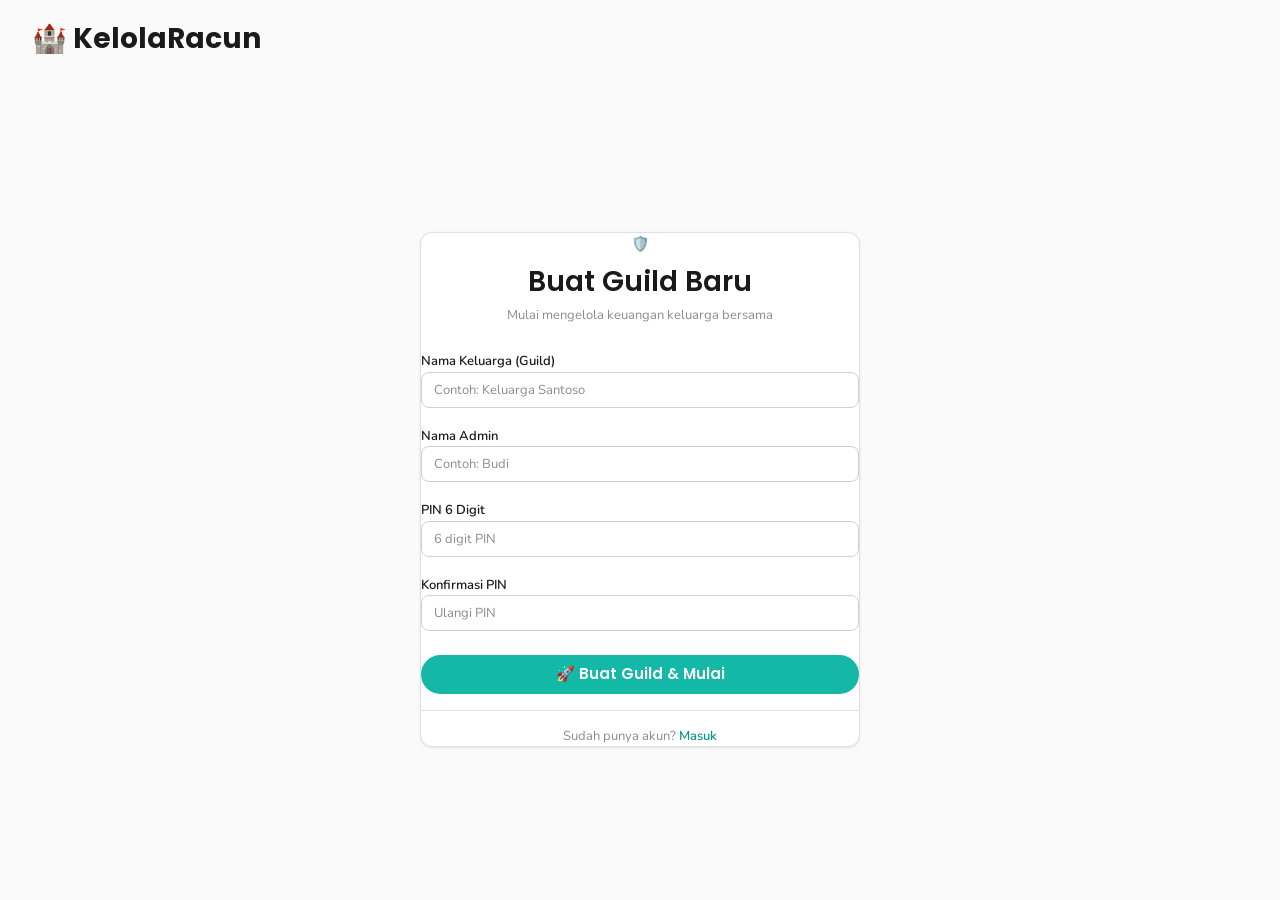
==== screens/00-register.html @ 643ac923 "feat: auth router & login flow, auth member system, strict auth-first routing - Auth: members list, " ====
<!DOCTYPE html>
<html lang="id">
<head>
  <meta charset="UTF-8">
  <meta name="viewport" content="width=device-width, initial-scale=1.0">
  <title>Registrasi Guild — KelolaRacun</title>
  <link rel="stylesheet" href="../styles/modern-theme.css">
  <link rel="stylesheet" href="../styles/components.css">
  <link rel="preconnect" href="https://fonts.googleapis.com">
  <link rel="preconnect" href="https://fonts.gstatic.com" crossorigin>
  <link href="https://fonts.googleapis.com/css2?family=Poppins:wght@400;500;600;700;800&family=Nunito:wght@400;500;600;700;800&family=JetBrains+Mono:wght@500;700&display=swap" rel="stylesheet">
</head>
<body style="display: flex; flex-direction: column; min-height: 100vh;">
  <header class="guild-banner" role="banner">
    <div class="container flex items-center justify-between" style="padding-top: var(--space-6); padding-bottom: var(--space-6);">
      <h1 class="guild-banner__title">🏰 KelolaRacun</h1>
    </div>
  </header>

  <main class="container" style="flex: 1; display: flex; align-items: center; justify-content: center; padding-top: var(--space-8); padding-bottom: var(--space-8);">
    <div class="card p-8" style="width: 100%; max-width: 440px;">
      <div class="text-center mb-6">
        <div class="text-4xl mb-3">🛡️</div>
        <h2 class="mb-2">Buat Guild Baru</h2>
        <p class="text-tertiary text-sm">Mulai mengelola keuangan keluarga bersama</p>
      </div>

      <form id="registerForm">
        <div class="mb-4">
          <label class="block text-sm font-semibold mb-2" for="guildName">Nama Keluarga (Guild)</label>
          <input type="text" id="guildName" class="input" placeholder="Contoh: Keluarga Santoso" required maxlength="50">
        </div>

        <div class="mb-4">
          <label class="block text-sm font-semibold mb-2" for="adminName">Nama Admin</label>
          <input type="text" id="adminName" class="input" placeholder="Contoh: Budi" required maxlength="30">
        </div>

        <div class="mb-4">
          <label class="block text-sm font-semibold mb-2" for="pin">PIN 6 Digit</label>
          <input type="password" id="pin" class="input" placeholder="6 digit PIN" required minlength="6" maxlength="6" inputmode="numeric" pattern="\d{6}" autocomplete="new-password">
        </div>

        <div class="mb-6">
          <label class="block text-sm font-semibold mb-2" for="confirmPin">Konfirmasi PIN</label>
          <input type="password" id="confirmPin" class="input" placeholder="Ulangi PIN" required minlength="6" maxlength="6" inputmode="numeric" pattern="\d{6}" autocomplete="new-password">
        </div>

        <button type="submit" class="btn btn--primary w-full justify-center py-3" style="font-size: var(--text-base);">🚀 Buat Guild & Mulai</button>
      </form>

      <div class="divider"></div>

      <div class="text-center">
        <p class="text-tertiary text-sm">Sudah punya akun? <a href="01-guild-entrance.html" class="font-semibold">Masuk</a></p>
      </div>
    </div>
  </main>

  <div class="toast-container" aria-live="polite"></div>

  <script type="module" src="../scripts/screens/registerController.js"></script>
</body>
</html>
---- styles/modern-theme.css ----
﻿/* Modern SaaS Design Tokens — Family Finance Hub. Hybrid: RPG naming + modern style. */
:root {
  --font-heading: 'Poppins', -apple-system, BlinkMacSystemFont, 'Segoe UI', Roboto, sans-serif;
  --font-body: 'Nunito', -apple-system, BlinkMacSystemFont, 'Segoe UI', Roboto, sans-serif;
  --font-mono: 'JetBrains Mono', 'Fira Code', monospace;

  --text-xs: clamp(0.625rem, 0.6rem + 0.125vw, 0.6875rem);
  --text-sm: clamp(0.75rem, 0.72rem + 0.15vw, 0.8125rem);
  --text-base: clamp(0.875rem, 0.84rem + 0.175vw, 0.9375rem);
  --text-lg: clamp(1rem, 0.95rem + 0.25vw, 1.125rem);
  --text-xl: clamp(1.125rem, 1.05rem + 0.375vw, 1.375rem);
  --text-2xl: clamp(1.375rem, 1.25rem + 0.625vw, 1.75rem);
  --text-3xl: clamp(1.75rem, 1.5rem + 1.25vw, 2.5rem);
  --text-4xl: clamp(2.25rem, 1.875rem + 1.875vw, 3.5rem);

  --weight-light: 300;
  --weight-regular: 400;
  --weight-medium: 500;
  --weight-semibold: 600;
  --weight-bold: 700;
  --weight-extrabold: 800;

  --leading-tight: 1.1;
  --leading-snug: 1.375;
  --leading-normal: 1.5;
  --leading-relaxed: 1.625;

  --space-0: 0;
  --space-1: 0.25rem;
  --space-2: 0.5rem;
  --space-3: 0.75rem;
  --space-4: 1rem;
  --space-5: 1.25rem;
  --space-6: 1.5rem;
  --space-8: 2rem;
  --space-10: 2.5rem;
  --space-12: 3rem;
  --space-16: 4rem;
  --space-20: 5rem;

  --radius-none: 0;
  --radius-sm: 0.375rem;
  --radius-md: 0.5rem;
  --radius-lg: 0.75rem;
  --radius-xl: 1rem;
  --radius-2xl: 1.5rem;
  --radius-full: 9999px;
  --radius-pill: 9999px;

  --shadow-xs: 0 1px 2px rgba(15, 23, 42, 0.04);
  --shadow-sm: 0 1px 3px rgba(15, 23, 42, 0.06), 0 1px 2px rgba(15, 23, 42, 0.04);
  --shadow-md: 0 4px 6px -1px rgba(15, 23, 42, 0.06), 0 2px 4px -2px rgba(15, 23, 42, 0.04);
  --shadow-lg: 0 10px 15px -3px rgba(15, 23, 42, 0.08), 0 4px 6px -4px rgba(15, 23, 42, 0.04);
  --shadow-xl: 0 20px 25px -5px rgba(15, 23, 42, 0.1), 0 8px 10px -6px rgba(15, 23, 42, 0.04);
  --shadow-2xl: 0 25px 50px -12px rgba(15, 23, 42, 0.15);
  --shadow-inner: inset 0 2px 4px rgba(15, 23, 42, 0.05);

  --transition-fast: 120ms cubic-bezier(0.4, 0, 0.2, 1);
  --transition-base: 200ms cubic-bezier(0.4, 0, 0.2, 1);
  --transition-slow: 300ms cubic-bezier(0.4, 0, 0.2, 1);

  --z-dropdown: 100;
  --z-sticky: 200;
  --z-fixed: 300;
  --z-modal-backdrop: 400;
  --z-modal: 500;
  --z-popover: 600;
  --z-toast: 700;
  --z-tooltip: 800;
}

/* ═════════════════════════════════════════════════════════════════════
   LIGHT MODE (Default) — Soft Pastel Palette
   ════════════════════════════════════════════════════════════════════ */

:root {
  /* ── Neutral Grays ───────────────────────────────────────────────── */
  --color-gray-25: #fafafa;
  --color-gray-50: #f5f5f5;
  --color-gray-100: #eeeeee;
  --color-gray-200: #e0e0e0;
  --color-gray-300: #d0d0d0;
  --color-gray-400: #a8a8a8;
  --color-gray-500: #8c8c8c;
  --color-gray-600: #737373;
  --color-gray-700: #5d5d5d;
  --color-gray-800: #424242;
  --color-gray-900: #2a2a2a;
  --color-gray-950: #1a1a1a;

  /* ── Semantic Base Colors ────────────────────────────────────────── */
  --color-bg-primary: #fafafa;
  --color-bg-secondary: #ffffff;
  --color-bg-tertiary: #f5f5f5;
  --color-bg-hover: #eeeeee;
  --color-bg-active: #e0e0e0;

  --color-text-primary: #1a1a1a;
  --color-text-secondary: #5d5d5d;
  --color-text-tertiary: #8c8c8c;
  --color-text-inverse: #ffffff;
  --color-text-link: #0d9488;

  --color-border-light: #e0e0e0;
  --color-border-medium: #d0d0d0;
  --color-border-focus: #0d9488;

  /* ── Income (Mint/Teal) — Positive, Growth ───────────────────────── */
  --color-income-25: #f0fdfa;
  --color-income-50: #e6fbf3;
  --color-income-100: #ccf7e7;
  --color-income-200: #99efd1;
  --color-income-300: #5eead4;
  --color-income-400: #2dd4bf;
  --color-income-500: #14b8a6;
  --color-income-600: #0d9488;
  --color-income-700: #0f766e;
  --color-income-800: #115e59;
  --color-income-900: #134e4a;

  /* ── Expense (Coral/Rose) — Negative, Spending ───────────────────── */
  --color-expense-25: #fff1f2;
  --color-expense-50: #ffe4e6;
  --color-expense-100: #fecdd3;
  --color-expense-200: #fda4af;
  --color-expense-300: #fb7185;
  --color-expense-400: #f43f5e;
  --color-expense-500: #e11d48;
  --color-expense-600: #be123c;
  --color-expense-700: #9f1239;
  --color-expense-800: #881337;
  --color-expense-900: #751a33;

  /* ── Gold Accent (Warm) — Highlights, CTAs ───────────────────────── */
  --color-gold-25: #fffbeb;
  --color-gold-50: #fef3c7;
  --color-gold-100: #fde68a;
  --color-gold-200: #fcd34d;
  --color-gold-300: #fbbf24;
  --color-gold-400: #f59e0b;
  --color-gold-500: #d97706;
  --color-gold-600: #b45309;
  --color-gold-700: #92400e;
  --color-gold-800: #78350f;
  --color-gold-900: #642d0e;

  /* ── Purple Accent (Saweria-inspired) — Premium, Magic ───────────── */
  --color-purple-25: #faf5ff;
  --color-purple-50: #f5f0ff;
  --color-purple-100: #e9d5ff;
  --color-purple-200: #d8b4fe;
  --color-purple-300: #c084fc;
  --color-purple-400: #a855f7;
  --color-purple-500: #9333ea;
  --color-purple-600: #7e22ce;
  --color-purple-700: #6b21a8;
  --color-purple-800: #581c87;
  --color-purple-900: #4c1d95;

  /* ── Blue Accent (KOL.id-inspired) — Info, Links ─────────────────── */
  --color-blue-25: #eff6ff;
  --color-blue-50: #dbeafe;
  --color-blue-100: #bfdbfe;
  --color-blue-200: #93c5fd;
  --color-blue-300: #60a5fa;
  --color-blue-400: #3b82f6;
  --color-blue-500: #2563eb;
  --color-blue-600: #1d4ed8;
  --color-blue-700: #1e40af;
  --color-blue-800: #1e3a8a;
  --color-blue-900: #172554;

  /* ── Semantic Colors ─────────────────────────────────────────────── */
  --color-success: var(--color-income-500);
  --color-success-bg: var(--color-income-50);
  --color-success-border: var(--color-income-200);
  --color-success-text: var(--color-income-700);

  --color-warning: var(--color-gold-500);
  --color-warning-bg: var(--color-gold-50);
  --color-warning-border: var(--color-gold-200);
  --color-warning-text: var(--color-gold-800);

  --color-info: var(--color-blue-500);
  --color-info-bg: var(--color-blue-50);
  --color-info-border: var(--color-blue-200);
  --color-info-text: var(--color-blue-800);

  --color-danger: var(--color-expense-500);
  --color-danger-bg: var(--color-expense-50);
  --color-danger-border: var(--color-expense-200);
  --color-danger-text: var(--color-expense-700);

  /* ── Component-Specific Defaults (Light) ─────────────────────────── */
  --card-bg: var(--color-bg-secondary);
  --card-border: var(--color-border-light);
  --card-shadow: var(--shadow-sm);
  --card-shadow-hover: var(--shadow-md);

  --input-bg: var(--color-bg-secondary);
  --input-border: var(--color-border-medium);
  --input-border-focus: var(--color-border-focus);
  --input-placeholder: var(--color-text-tertiary);

  --btn-primary-bg: var(--color-income-500);
  --btn-primary-hover: var(--color-income-600);
  --btn-primary-active: var(--color-income-700);
  --btn-primary-text: var(--color-text-inverse);

  --btn-secondary-bg: var(--color-bg-tertiary);
  --btn-secondary-hover: var(--color-bg-hover);
  --btn-secondary-active: var(--color-bg-active);
  --btn-secondary-text: var(--color-text-primary);
  --btn-secondary-border: var(--color-border-medium);

  --btn-ghost-bg: transparent;
  --btn-ghost-hover: var(--color-bg-tertiary);
  --btn-ghost-active: var(--color-bg-hover);
  --btn-ghost-text: var(--color-text-secondary);

  --btn-danger-bg: var(--color-danger);
  --btn-danger-hover: var(--color-expense-600);
  --btn-danger-active: var(--color-expense-700);
  --btn-danger-text: var(--color-text-inverse);

  --badge-bg: var(--color-bg-tertiary);
  --badge-text: var(--color-text-secondary);
  --badge-border: var(--color-border-light);

  --nav-bg: var(--color-bg-secondary);
  --nav-border: var(--color-border-light);
  --nav-item-active: var(--color-income-50);
  --nav-item-active-text: var(--color-income-600);
  --nav-item-inactive: var(--color-text-tertiary);

  --banner-bg: linear-gradient(135deg, var(--color-income-50) 0%, var(--color-purple-25) 100%);
  --banner-text: var(--color-text-primary);
  --banner-gold: var(--color-gold-500);
}

/* ═════════════════════════════════════════════════════════════════════
   DARK MODE — Auto via prefers-color-scheme or .dark on <html>
   ════════════════════════════════════════════════════════════════════ */

@media (prefers-color-scheme: dark) {
  :root:not(.light) {
    --color-gray-25: #0a0a0a;
    --color-gray-50: #111111;
    --color-gray-100: #1a1a1a;
    --color-gray-200: #2a2a2a;
    --color-gray-300: #3d3d3d;
    --color-gray-400: #5d5d5d;
    --color-gray-500: #737373;
    --color-gray-600: #8c8c8c;
    --color-gray-700: #a8a8a8;
    --color-gray-800: #d0d0d0;
    --color-gray-900: #e0e0e0;
    --color-gray-950: #f5f5f5;

    --color-bg-primary: #0a0a0a;
    --color-bg-secondary: #111111;
    --color-bg-tertiary: #1a1a1a;
    --color-bg-hover: #2a2a2a;
    --color-bg-active: #3d3d3d;

    --color-text-primary: #fafafa;
    --color-text-secondary: #d0d0d0;
    --color-text-tertiary: #8c8c8c;
    --color-text-inverse: #0a0a0a;
    --color-text-link: #2dd4bf;

    --color-border-light: #2a2a2a;
    --color-border-medium: #3d3d3d;
    --color-border-focus: #2dd4bf;

    --color-income-25: #062a23;
    --color-income-50: #0a3d33;
    --color-income-100: #0d5545;
    --color-income-200: #147a5e;
    --color-income-300: #1d9e77;
    --color-income-400: #2dd4bf;
    --color-income-500: #5eead4;
    --color-income-600: #99efd1;
    --color-income-700: #ccf7e7;
    --color-income-800: #e6fbf3;
    --color-income-900: #f0fdfa;

    --color-expense-25: #3d0a0f;
    --color-expense-50: #581019;
    --color-expense-100: #7a1424;
    --color-expense-200: #a81a33;
    --color-expense-300: #d12542;
    --color-expense-400: #fb7185;
    --color-expense-500: #fda4af;
    --color-expense-600: #fecdd3;
    --color-expense-700: #ffe4e6;
    --color-expense-800: #fff1f2;
    --color-expense-900: #fffafb;

    --color-gold-25: #3d2f06;
    --color-gold-50: #5a450a;
    --color-gold-100: #7a5a0d;
    --color-gold-200: #a87812;
    --color-gold-300: #d19417;
    --color-gold-400: #f59e0b;
    --color-gold-500: #fbbf24;
    --color-gold-600: #fcd34d;
    --color-gold-700: #fde68a;
    --color-gold-800: #fef3c7;
    --color-gold-900: #fffbeb;

    --color-purple-25: #2a0a3d;
    --color-purple-50: #3d1058;
    --color-purple-100: #58147a;
    --color-purple-200: #7a1aa8;
    --color-purple-300: #a825d1;
    --color-purple-400: #c084fc;
    --color-purple-500: #d8b4fe;
    --color-purple-600: #e9d5ff;
    --color-purple-700: #f5f0ff;
    --color-purple-800: #faf5ff;
    --color-purple-900: #fdfbff;

    --color-blue-25: #0a1a3d;
    --color-blue-50: #102a58;
    --color-blue-100: #143d7a;
    --color-blue-200: #1a5aa8;
    --color-blue-300: #2575d1;
    --color-blue-400: #3b82f6;
    --color-blue-500: #60a5fa;
    --color-blue-600: #93c5fd;
    --color-blue-700: #bfdbfe;
    --color-blue-800: #dbeafe;
    --color-blue-900: #eff6ff;

    --card-bg: var(--color-bg-secondary);
    --card-border: var(--color-border-light);
    --card-shadow: var(--shadow-sm);
    --card-shadow-hover: var(--shadow-md);
    --input-bg: var(--color-bg-tertiary);
    --input-border: var(--color-border-medium);
    --input-border-focus: var(--color-border-focus);
    --btn-primary-bg: var(--color-income-500);
    --btn-primary-hover: var(--color-income-400);
    --btn-primary-active: var(--color-income-300);
    --btn-primary-text: var(--color-text-inverse);
    --btn-secondary-bg: var(--color-bg-tertiary);
    --btn-secondary-hover: var(--color-bg-hover);
    --btn-secondary-active: var(--color-bg-active);
    --btn-secondary-text: var(--color-text-primary);
    --btn-ghost-bg: transparent;
    --btn-ghost-hover: var(--color-bg-tertiary);
    --btn-ghost-active: var(--color-bg-hover);
    --btn-ghost-text: var(--color-text-secondary);
    --badge-bg: var(--color-bg-tertiary);
    --badge-text: var(--color-text-secondary);
    --nav-bg: var(--color-bg-secondary);
    --nav-border: var(--color-border-light);
    --nav-item-active: var(--color-income-900);
    --nav-item-active-text: var(--color-income-300);
    --banner-bg: linear-gradient(135deg, var(--color-income-900) 0%, var(--color-purple-900) 100%);
    --banner-gold: var(--color-gold-400);
  }
}

/* ═════════════════════════════════════════════════════════════════════
   Global Resets & Base Styles
   ════════════════════════════════════════════════════════════════════ */

*, *::before, *::after { box-sizing: border-box; margin: 0; padding: 0; }

html { font-size: 16px; -webkit-font-smoothing: antialiased; -moz-osx-font-smoothing: grayscale; text-rendering: optimizeLegibility; }

body { font-family: var(--font-body); font-size: var(--text-base); line-height: var(--leading-normal); color: var(--color-text-primary); background-color: var(--color-bg-primary); min-height: 100vh; transition: background-color var(--transition-base), color var(--transition-base); }

h1, h2, h3, h4, h5, h6 { font-family: var(--font-heading); font-weight: var(--weight-semibold); line-height: var(--leading-tight); color: var(--color-text-primary); }
h1 { font-size: var(--text-3xl); }
h2 { font-size: var(--text-2xl); }
h3 { font-size: var(--text-xl); }
h4 { font-size: var(--text-lg); }

a { color: var(--color-text-link); text-decoration: none; transition: color var(--transition-fast); }
a:hover { color: var(--color-income-600); }
a:focus-visible, button:focus-visible, input:focus-visible, select:focus-visible, textarea:focus-visible { outline: 2px solid var(--color-border-focus); outline-offset: 2px; }

button { font-family: inherit; font-size: inherit; cursor: pointer; border: none; background: none; color: inherit; }
input, select, textarea { font-family: inherit; font-size: inherit; color: inherit; }
::placeholder { color: var(--input-placeholder); }
::selection { background-color: var(--color-income-200); color: var(--color-income-900); }

::-webkit-scrollbar { width: 8px; height: 8px; }
::-webkit-scrollbar-track { background: var(--color-bg-primary); }
::-webkit-scrollbar-thumb { background: var(--color-gray-300); border-radius: var(--radius-full); }
::-webkit-scrollbar-thumb:hover { background: var(--color-gray-400); }

/* ═════════════════════════════════════════════════════════════════════
   Utility Classes — Layout
   ════════════════════════════════════════════════════════════════════ */

.container { width: 100%; max-width: 1280px; margin: 0 auto; padding: 0 var(--space-4); }
@media (min-width: 640px) { .container { padding: 0 var(--space-6); } }
@media (min-width: 1024px) { .container { padding: 0 var(--space-8); } }


.grid { display: grid; }
.flex { display: flex; }
.flex-col { flex-direction: column; }
.flex-1 { flex: 1; }
.flex-wrap { flex-wrap: wrap; }
.items-center { align-items: center; }
.items-start { align-items: flex-start; }
.items-end { align-items: flex-end; }
.justify-center { justify-content: center; }
.justify-between { justify-content: space-between; }
.gap-1 { gap: var(--space-1); }
.gap-2 { gap: var(--space-2); }
.gap-3 { gap: var(--space-3); }
.gap-4 { gap: var(--space-4); }
.gap-6 { gap: var(--space-6); }

.w-full { width: 100%; }

.text-center { text-align: center; }
.text-left { text-align: left; }
.text-right { text-align: right; }

.text-xs { font-size: var(--text-xs); }
.text-sm { font-size: var(--text-sm); }
.text-base { font-size: var(--text-base); }
.text-lg { font-size: var(--text-lg); }
.text-xl { font-size: var(--text-xl); }
.text-2xl { font-size: var(--text-2xl); }
.text-3xl { font-size: var(--text-3xl); }

.font-medium { font-weight: var(--weight-medium); }
.font-semibold { font-weight: var(--weight-semibold); }
.font-bold { font-weight: var(--weight-bold); }

.text-primary { color: var(--color-text-primary); }
.text-secondary { color: var(--color-text-secondary); }
.text-tertiary { color: var(--color-text-tertiary); }
.text-income { color: var(--color-income-600); }
.text-expense { color: var(--color-expense-600); }
.text-gold { color: var(--color-gold-600); }
.text-purple { color: var(--color-purple-600); }
.text-blue { color: var(--color-blue-600); }
.text-warning { color: var(--color-gold-600); }

.bg-secondary { background-color: var(--color-bg-secondary); }
.bg-income { background-color: var(--color-income-50); }
.bg-expense { background-color: var(--color-expense-50); }
.bg-gold { background-color: var(--color-gold-50); }

.rounded-md { border-radius: var(--radius-md); }
.rounded-lg { border-radius: var(--radius-lg); }
.rounded-xl { border-radius: var(--radius-xl); }
.rounded-full { border-radius: var(--radius-full); }

.shadow-sm { box-shadow: var(--shadow-sm); }
.shadow-md { box-shadow: var(--shadow-md); }
.shadow-lg { box-shadow: var(--shadow-lg); }

.mt-1 { margin-top: var(--space-1); }
.mt-2 { margin-top: var(--space-2); }
.mt-3 { margin-top: var(--space-3); }
.mt-4 { margin-top: var(--space-4); }
.mt-6 { margin-top: var(--space-6); }
.mb-1 { margin-bottom: var(--space-1); }
.mb-2 { margin-bottom: var(--space-2); }
.mb-3 { margin-bottom: var(--space-3); }
.mb-4 { margin-bottom: var(--space-4); }
.mb-6 { margin-bottom: var(--space-6); }
.ml-auto { margin-left: auto; }
.mr-auto { margin-right: auto; }

.p-2 { padding: var(--space-2); }
.p-3 { padding: var(--space-3); }
.p-4 { padding: var(--space-4); }
.p-6 { padding: var(--space-6); }
.px-2 { padding-left: var(--space-2); padding-right: var(--space-2); }
.px-3 { padding-left: var(--space-3); padding-right: var(--space-3); }
.px-4 { padding-left: var(--space-4); padding-right: var(--space-4); }
.px-6 { padding-left: var(--space-6); padding-right: var(--space-6); }
.py-1 { padding-top: var(--space-1); padding-bottom: var(--space-1); }
.py-2 { padding-top: var(--space-2); padding-bottom: var(--space-2); }
.py-3 { padding-top: var(--space-3); padding-bottom: var(--space-3); }
.py-4 { padding-top: var(--space-4); padding-bottom: var(--space-4); }

.relative { position: relative; }
.absolute { position: absolute; }
.fixed { position: fixed; }
.inset-0 { top: 0; right: 0; bottom: 0; left: 0; }

.divider { height: 1px; background: var(--color-border-light); margin: var(--space-4) 0; }

/* Animation keyframes */
@keyframes fade-in { from { opacity: 0; } to { opacity: 1; } }
@keyframes slide-up { from { opacity: 0; transform: translateY(8px); } to { opacity: 1; transform: translateY(0); } }
@keyframes scale-in { from { opacity: 0; transform: scale(0.95); } to { opacity: 1; transform: scale(1); } }
@keyframes spin { from { transform: rotate(0deg); } to { transform: rotate(360deg); } }
@keyframes shimmer { 0% { background-position: -200% 0; } 100% { background-position: 200% 0; } }

.animate-fade-in { animation: fade-in var(--transition-base) ease-out; }
.animate-slide-up { animation: slide-up var(--transition-base) ease-out; }
.animate-scale-in { animation: scale-in var(--transition-base) ease-out; }
.animate-spin { animation: spin 1s linear infinite; }
.animate-shimmer { animation: shimmer 2s infinite linear; background: linear-gradient(90deg, var(--color-bg-tertiary) 25%, var(--color-bg-hover) 50%, var(--color-bg-tertiary) 75%); background-size: 200% 100%; }
---- styles/components.css ----
﻿/* ==========================================================================
   Modern Component Styles — Family Finance Hub
   Uses tokens from modern-theme.css
   ========================================================================== */

/* ── Card ─────────────────────────────────────────────────────────────── */
.card { background: var(--card-bg); border: 1px solid var(--card-border); border-radius: var(--radius-lg); box-shadow: var(--card-shadow); }
.card:hover { box-shadow: var(--card-shadow-hover); }
.card--inset { padding: var(--space-8); }

/* ── Buttons ─────────────────────────────────────────────────────────── */
.btn { font-family: var(--font-heading); font-size: var(--text-sm); font-weight: var(--weight-semibold); line-height: 1.5; display: inline-flex; align-items: center; gap: var(--space-1); padding: var(--space-2) var(--space-4); border-radius: var(--radius-pill); cursor: pointer; transition: all var(--transition-fast); white-space: nowrap; }
.btn--primary { background: var(--btn-primary-bg); color: var(--btn-primary-text); }
.btn--primary:hover { background: var(--btn-primary-hover); }
.btn--primary:active { background: var(--btn-primary-active); }
.btn--secondary { background: var(--btn-secondary-bg); color: var(--btn-secondary-text); border: 1px solid var(--btn-secondary-border); }
.btn--secondary:hover { background: var(--btn-secondary-hover); }
.btn--secondary:active { background: var(--btn-secondary-active); }
.btn--ghost { background: var(--btn-ghost-bg); color: var(--btn-ghost-text); border: 1px solid transparent; }
.btn--ghost:hover { background: var(--btn-ghost-hover); }
.btn--ghost:active { background: var(--btn-ghost-active); }
.btn--danger { background: var(--btn-danger-bg); color: var(--btn-danger-text); }
.btn--danger:hover { background: var(--btn-danger-hover); }
.btn--danger:active { background: var(--btn-danger-active); }

/* ── Inputs & Selects ──────────────────────────────────────────────── */
.input { width: 100%; padding: var(--space-2) var(--space-3); font-family: var(--font-body); font-size: var(--text-sm); border: 1px solid var(--input-border); border-radius: var(--radius-md); background: var(--input-bg); color: var(--color-text-primary); transition: border-color var(--transition-fast), box-shadow var(--transition-fast); }
.input:focus { outline: none; border-color: var(--input-border-focus); box-shadow: 0 0 0 3px var(--color-bg-tertiary); }
.select { appearance: none; background-image: url("data:image/svg+xml,%3Csvg xmlns='http://www.w3.org/2000/svg' width='16' height='16' viewBox='0 0 24 24' fill='none' stroke='%23737373' stroke-width='2' stroke-linecap='round'%3E%3Cpolyline points='6 9 12 15 18 9'%3E%3C/polyline%3E%3C/svg%3E"); background-repeat: no-repeat; background-position: right 0.75rem center; padding-right: 2.5rem; }
.select:focus { border-color: var(--color-border-focus); outline: none; }

/* ── Badge ──────────────────────────────────────────────────────────── */
.badge { display: inline-flex; align-items: center; padding: var(--space-1) var(--space-2); font-size: var(--text-xs); font-weight: var(--weight-medium); border-radius: var(--radius-pill); border: 1px solid var(--badge-border); background: var(--badge-bg); color: var(--badge-text); }
.badge--gold { background: var(--color-gold-50); color: var(--color-gold-700); border-color: var(--color-gold-200); }
.badge--danger { background: var(--color-expense-50); color: var(--color-expense-700); border-color: var(--color-expense-200); }
.badge--success { background: var(--color-income-50); color: var(--color-income-700); border-color: var(--color-income-200); }
.badge--info { background: var(--color-blue-50); color: var(--color-blue-700); border-color: var(--color-blue-200); }
.badge--warning { background: var(--color-gold-50); color: var(--color-gold-700); border-color: var(--color-gold-200); }

/* ── Modal ───────────────────────────────────────────────────────────── */
.modal {
  position: fixed;
  inset: 0;
  z-index: var(--z-modal);
  display: none;
  align-items: center;
  justify-content: center;
  padding: var(--space-4);
  background: rgba(0, 0, 0, 0.5);
  backdrop-filter: blur(2px);
  animation: fade-in var(--transition-base) ease-out;
}
.modal--open {
  display: flex;
}
.modal__content {
  background: var(--card-bg);
  border-radius: var(--radius-lg);
  max-width: 480px;
  width: 100%;
  max-height: 90vh;
  overflow-y: auto;
  box-shadow: var(--shadow-xl);
  animation: slide-up var(--transition-base) ease-out;
}
.modal__header {
  display: flex;
  align-items: center;
  justify-content: space-between;
  padding: var(--space-4) var(--space-6);
  border-bottom: 1px solid var(--color-border-light);
}
.modal__title {
  font-family: var(--font-heading);
  font-weight: var(--weight-semibold);
  font-size: var(--text-lg);
}
.modal__close {
  background: none;
  border: none;
  font-size: var(--text-xl);
  cursor: pointer;
  color: var(--color-text-tertiary);
  padding: var(--space-1);
  border-radius: var(--radius-sm);
}
.modal__close:hover {
  background: var(--color-bg-hover);
  color: var(--color-text-primary);
}
.modal__body {
  padding: var(--space-6);
}
.modal__footer {
  display: flex;
  gap: var(--space-3);
  justify-content: flex-end;
  padding: var(--space-4) var(--space-6);
  border-top: 1px solid var(--color-border-light);
}
.modal__form-group {
  margin-bottom: var(--space-4);
}
.modal__label {
  display: block;
  font-size: var(--text-sm);
  font-weight: var(--weight-medium);
  margin-bottom: var(--space-2);
  color: var(--color-text-secondary);
}
.modal__input {
  width: 100%;
  padding: var(--space-2) var(--space-3);
  border: 1px solid var(--input-border);
  border-radius: var(--radius-md);
  background: var(--input-bg);
  color: var(--color-text-primary);
  font-family: var(--font-body);
  font-size: var(--text-base);
  transition: border-color var(--transition-fast), box-shadow var(--transition-fast);
}
.modal__input:focus {
  outline: none;
  border-color: var(--input-border-focus);
  box-shadow: 0 0 0 3px var(--color-bg-tertiary);
}
.modal__select {
  width: 100%;
  padding: var(--space-2) var(--space-3);
  border: 1px solid var(--input-border);
  border-radius: var(--radius-md);
  background: var(--input-bg);
  color: var(--color-text-primary);
  font-family: var(--font-body);
  font-size: var(--text-base);
  cursor: pointer;
  appearance: none;
  background-image: url("data:image/svg+xml,%3Csvg xmlns='http://www.w3.org/2000/svg' width='16' height='16' viewBox='0 0 24 24' fill='none' stroke='%23737373' stroke-width='2' stroke-linecap='round'%3E%3Cpolyline points='6 9 12 15 18 9'%3E%3C/polyline%3E%3C/svg%3E");
  background-repeat: no-repeat;
  background-position: right 0.75rem center;
  padding-right: 2.5rem;
}
.modal__input:focus-visible,
.modal__select:focus-visible {
  outline: none;
  border-color: var(--input-border-focus);
  box-shadow: 0 0 0 3px var(--color-bg-tertiary);
}

/* ── Progress Ring ──────────────────────────────────────────────────── */
.progress { width: 80px; height: 80px; position: relative; }
.progress__fill { stroke-dasharray: 200; stroke-dashoffset: 0; stroke-linecap: round; transform: rotate(-90deg); }
.progress__label { position: absolute; top: 50%; left: 50%; transform: translate(-50%, -50%); text-align: center; font-size: var(--text-sm); }
.progress__fill--success { fill: var(--color-income-100); stroke: var(--color-income-500); }
.progress__fill--danger { fill: var(--color-expense-100); stroke: var(--color-expense-500); }
.progress__fill--info { fill: var(--color-blue-100); stroke: var(--color-blue-500); }

/* ── Table ──────────────────────────────────────────────────────────── */
.table { width: 100%; border-collapse: collapse; }
.table th, .table td { padding: var(--space-2) var(--space-3); border-bottom: 1px solid var(--color-border-medium); }
.table th { font-size: var(--text-xs); font-weight: var(--weight-semibold); color: var(--color-text-tertiary); text-transform: uppercase; letter-spacing: 0.05em; }
.table td { font-size: var(--text-sm); }
.table-cell--right { text-align: right; }
.table-cell--gold { color: var(--color-income-600); font-family: var(--font-mono); }
.table-cell--center { text-align: center; }

/* ── List ───────────────────────────────────────────────────────────── */
.list { display: flex; flex-direction: column; gap: var(--space-2); }
.list__item { display: flex; align-items: flex-start; gap: var(--space-3); }
.list__icon { width: 28px; flex-shrink: 0; }
.list__content { flex: 1; }
.list__title { font-size: var(--text-sm); font-weight: var(--weight-medium); color: var(--color-text-primary); }
.list__subtitle { font-size: var(--text-xs); color: var(--color-text-tertiary); margin-top: var(--space-1); }
.list__meta { margin-top: var(--space-1); display: flex; justify-content: space-between; align-items: center; font-size: var(--text-xs); color: var(--color-text-tertiary); }
.list__amount { font-family: var(--font-mono); }
.list__amount--success { color: var(--color-income-600); }
.list__amount--danger { color: var(--color-expense-600); }
.list__amount--info { color: var(--color-blue-600); }

/* ── Bottom Navigation ──────────────────────────────────────────────── */
.bottom-nav \{ position: sticky; bottom: 0; z-index: var(--z-sticky); padding-bottom: calc(var(--space-4) + env(safe-area-inset-bottom, 0px)); display: flex; justify-content: space-around; padding: var(--space-4) 0; background: var(--nav-bg); border-top: 1px solid var(--nav-border); }
.bottom-nav__item { display: flex; flex-direction: column; align-items: center; gap: var(--space-1); color: var(--nav-item-inactive); font-size: var(--text-xs); }
.bottom-nav__item.bottom-nav__item--active { color: var(--nav-item-active-text); }
.bottom-nav__icon { font-size: 20px; }
.bottom-nav__label { font-size: var(--text-xs); }

/* ── Banner ─────────────────────────────────────────────────────────── */
.guild-banner__title { font-family: var(--font-heading); font-size: var(--text-2xl); font-weight: var(--weight-bold); color: var(--banner-text); }
.guild-banner__gold { font-family: var(--font-mono); color: var(--banner-gold); }

/* ── Form Actions ───────────────────────────────────────────────────── */
.form-actions { display: flex; gap: var(--space-2); justify-content: flex-end; margin-top: var(--space-6); }
.form-actions .btn:first-child { flex: 1; }

/* ── Interactive List Item ──────────────────────────────────────────── */
.card--interactive { transition: background var(--transition-fast), transform var(--transition-fast); }
.card--interactive:hover { background: var(--color-bg-tertiary); }

/* ── Toast Notification ─────────────────────────────────────────────── */
.toast-container { position: fixed; top: var(--space-4); right: var(--space-4); z-index: var(--z-toast); display: flex; flex-direction: column; gap: var(--space-2); }
.toast { background: var(--color-bg-secondary); border: 1px solid var(--color-border-light); border-left: 4px solid var(--color-income-500); border-radius: var(--radius-md); box-shadow: var(--shadow-lg); padding: var(--space-3) var(--space-4); font-size: var(--text-sm); opacity: 0; transform: translateX(12px); transition: opacity var(--transition-base), transform var(--transition-base); }
.toast--show { opacity: 1; transform: translateX(0); }
.toast--danger { border-left-color: var(--color-expense-500); }
.toast--warning { border-left-color: var(--color-gold-500); }
.toast--info { border-left-color: var(--color-blue-500); }
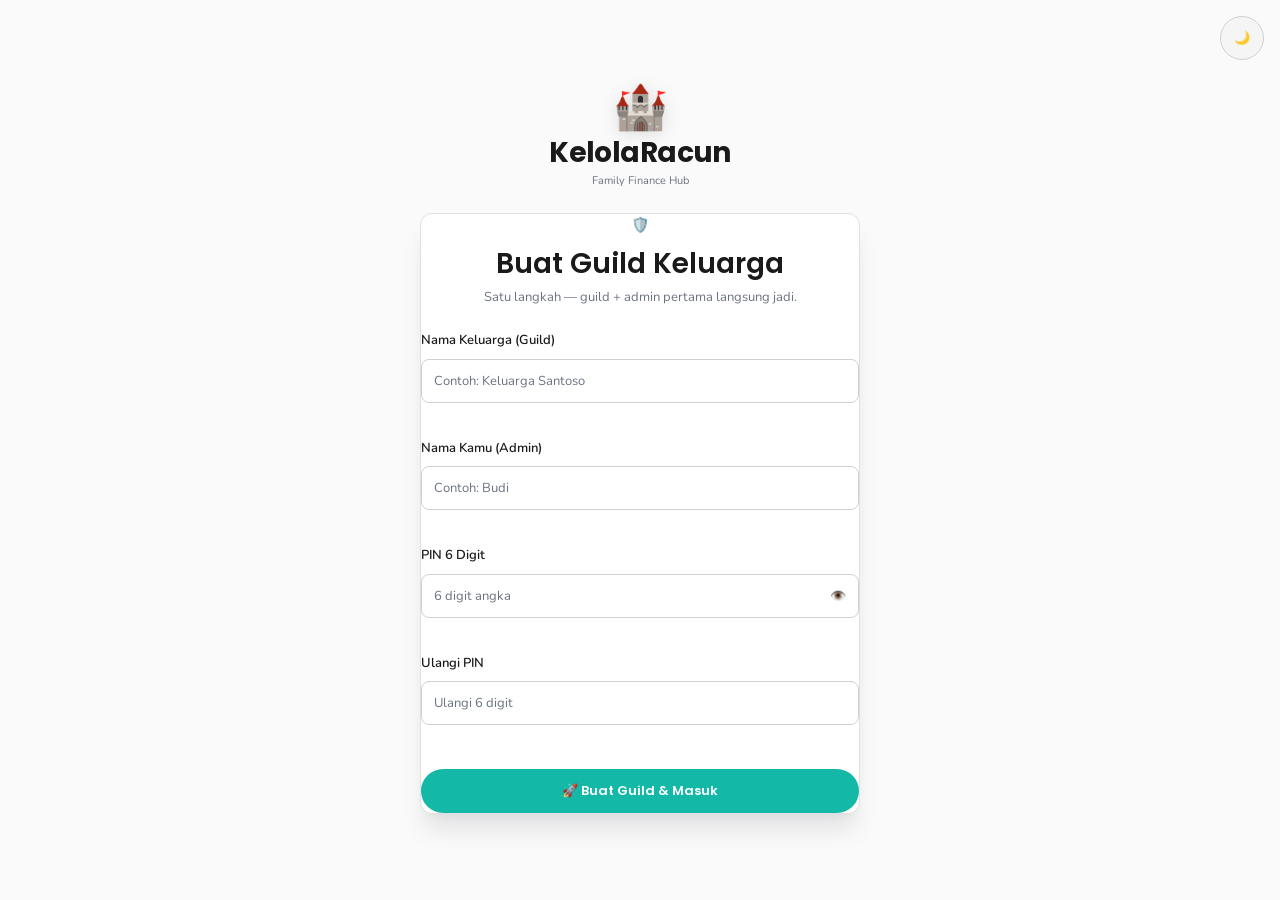
==== commit cbaca32f: "feat: home hub, category budgets, statement parser, multi-device sync & v0.4.0 changelog" ====
--- a/screens/00-register.html
+++ b/screens/00-register.html
@@ -4,61 +4,15 @@
   <meta charset="UTF-8">
   <meta name="viewport" content="width=device-width, initial-scale=1.0">
   <title>Registrasi Guild — KelolaRacun</title>
+  <link rel="icon" href="data:image/svg+xml,<svg xmlns='http://www.w3.org/2000/svg' viewBox='0 0 100 100'><text y='.9em' font-size='90'>🏰</text></svg>">
   <link rel="stylesheet" href="../styles/modern-theme.css">
   <link rel="stylesheet" href="../styles/components.css">
   <link rel="preconnect" href="https://fonts.googleapis.com">
   <link rel="preconnect" href="https://fonts.gstatic.com" crossorigin>
-  <link href="https://fonts.googleapis.com/css2?family=Poppins:wght@400;500;600;700;800&family=Nunito:wght@400;500;600;700;800&family=JetBrains+Mono:wght@500;700&display=swap" rel="stylesheet">
+  <link href="https://fonts.googleapis.com/css2?family=Poppins:wght@600;700&family=Nunito:wght@400;600;700&family=JetBrains+Mono:wght@500;700&display=swap" rel="stylesheet">
 </head>
-<body style="display: flex; flex-direction: column; min-height: 100vh;">
-  <header class="guild-banner" role="banner">
-    <div class="container flex items-center justify-between" style="padding-top: var(--space-6); padding-bottom: var(--space-6);">
-      <h1 class="guild-banner__title">🏰 KelolaRacun</h1>
-    </div>
-  </header>
-
-  <main class="container" style="flex: 1; display: flex; align-items: center; justify-content: center; padding-top: var(--space-8); padding-bottom: var(--space-8);">
-    <div class="card p-8" style="width: 100%; max-width: 440px;">
-      <div class="text-center mb-6">
-        <div class="text-4xl mb-3">🛡️</div>
-        <h2 class="mb-2">Buat Guild Baru</h2>
-        <p class="text-tertiary text-sm">Mulai mengelola keuangan keluarga bersama</p>
-      </div>
-
-      <form id="registerForm">
-        <div class="mb-4">
-          <label class="block text-sm font-semibold mb-2" for="guildName">Nama Keluarga (Guild)</label>
-          <input type="text" id="guildName" class="input" placeholder="Contoh: Keluarga Santoso" required maxlength="50">
-        </div>
-
-        <div class="mb-4">
-          <label class="block text-sm font-semibold mb-2" for="adminName">Nama Admin</label>
-          <input type="text" id="adminName" class="input" placeholder="Contoh: Budi" required maxlength="30">
-        </div>
-
-        <div class="mb-4">
-          <label class="block text-sm font-semibold mb-2" for="pin">PIN 6 Digit</label>
-          <input type="password" id="pin" class="input" placeholder="6 digit PIN" required minlength="6" maxlength="6" inputmode="numeric" pattern="\d{6}" autocomplete="new-password">
-        </div>
-
-        <div class="mb-6">
-          <label class="block text-sm font-semibold mb-2" for="confirmPin">Konfirmasi PIN</label>
-          <input type="password" id="confirmPin" class="input" placeholder="Ulangi PIN" required minlength="6" maxlength="6" inputmode="numeric" pattern="\d{6}" autocomplete="new-password">
-        </div>
-
-        <button type="submit" class="btn btn--primary w-full justify-center py-3" style="font-size: var(--text-base);">🚀 Buat Guild & Mulai</button>
-      </form>
-
-      <div class="divider"></div>
-
-      <div class="text-center">
-        <p class="text-tertiary text-sm">Sudah punya akun? <a href="01-guild-entrance.html" class="font-semibold">Masuk</a></p>
-      </div>
-    </div>
-  </main>
-
-  <div class="toast-container" aria-live="polite"></div>
-
-  <script type="module" src="../scripts/screens/registerController.js"></script>
+<body>
+  <p class="text-center p-6">Mengalihkan ke halaman masuk… <a href="01-guild-entrance.html">Klik di sini jika tidak berpindah</a>.</p>
+  <script>window.location.replace('01-guild-entrance.html');</script>
 </body>
 </html>
--- a/styles/modern-theme.css
+++ b/styles/modern-theme.css
@@ -96,10 +96,10 @@
   --color-bg-active: #e0e0e0;
 
   --color-text-primary: #1a1a1a;
-  --color-text-secondary: #5d5d5d;
-  --color-text-tertiary: #8c8c8c;
+  --color-text-secondary: #525252;
+  --color-text-tertiary: #6b7280;
   --color-text-inverse: #ffffff;
-  --color-text-link: #0d9488;
+  --color-text-link: #0f766e;
 
   --color-border-light: #e0e0e0;
   --color-border-medium: #d0d0d0;
@@ -233,9 +233,10 @@
   --nav-item-active-text: var(--color-income-600);
   --nav-item-inactive: var(--color-text-tertiary);
 
-  --banner-bg: linear-gradient(135deg, var(--color-income-50) 0%, var(--color-purple-25) 100%);
+  --banner-bg: linear-gradient(135deg, #ecfdf5 0%, #fffbeb 100%);
+  --banner-border: var(--color-gold-200);
   --banner-text: var(--color-text-primary);
-  --banner-gold: var(--color-gold-500);
+  --banner-gold: var(--color-gold-700);
 }
 
 /* ═════════════════════════════════════════════════════════════════════
@@ -363,6 +364,113 @@
   }
 }
 
+/* Manual .dark override — works regardless of OS setting. ponytail: duplicates media block above; upgrade path CSS @mixin when baseline allows. */
+html.dark {
+  color-scheme: dark;
+  --color-gray-25: #0a0a0a;
+  --color-gray-50: #111111;
+  --color-gray-100: #1a1a1a;
+  --color-gray-200: #2a2a2a;
+  --color-gray-300: #3d3d3d;
+  --color-gray-400: #5d5d5d;
+  --color-gray-500: #737373;
+  --color-gray-600: #8c8c8c;
+  --color-gray-700: #a8a8a8;
+  --color-gray-800: #d0d0d0;
+  --color-gray-900: #e0e0e0;
+  --color-gray-950: #f5f5f5;
+  --color-bg-primary: #0a0a0a;
+  --color-bg-secondary: #111111;
+  --color-bg-tertiary: #1a1a1a;
+  --color-bg-hover: #2a2a2a;
+  --color-bg-active: #3d3d3d;
+  --color-text-primary: #fafafa;
+  --color-text-secondary: #d0d0d0;
+  --color-text-tertiary: #a1a1aa;
+  --color-text-inverse: #0a0a0a;
+  --color-text-link: #2dd4bf;
+  --color-border-light: #2a2a2a;
+  --color-border-medium: #3d3d3d;
+  --color-border-focus: #2dd4bf;
+  --color-income-25: #062a23;
+  --color-income-50: #0a3d33;
+  --color-income-100: #0d5545;
+  --color-income-200: #147a5e;
+  --color-income-300: #1d9e77;
+  --color-income-400: #2dd4bf;
+  --color-income-500: #5eead4;
+  --color-income-600: #99efd1;
+  --color-income-700: #ccf7e7;
+  --color-income-800: #e6fbf3;
+  --color-income-900: #f0fdfa;
+  --color-expense-25: #3d0a0f;
+  --color-expense-50: #581019;
+  --color-expense-100: #7a1424;
+  --color-expense-200: #a81a33;
+  --color-expense-300: #d12542;
+  --color-expense-400: #fb7185;
+  --color-expense-500: #fda4af;
+  --color-expense-600: #fecdd3;
+  --color-expense-700: #ffe4e6;
+  --color-expense-800: #fff1f2;
+  --color-expense-900: #fffafb;
+  --color-gold-25: #3d2f06;
+  --color-gold-50: #5a450a;
+  --color-gold-100: #7a5a0d;
+  --color-gold-200: #a87812;
+  --color-gold-300: #d19417;
+  --color-gold-400: #f59e0b;
+  --color-gold-500: #fbbf24;
+  --color-gold-600: #fcd34d;
+  --color-gold-700: #fde68a;
+  --color-gold-800: #fef3c7;
+  --color-gold-900: #fffbeb;
+  --color-purple-25: #2a0a3d;
+  --color-purple-50: #3d1058;
+  --color-purple-100: #58147a;
+  --color-purple-200: #7a1aa8;
+  --color-purple-300: #a825d1;
+  --color-purple-400: #c084fc;
+  --color-purple-500: #d8b4fe;
+  --color-purple-600: #e9d5ff;
+  --color-purple-700: #f5f0ff;
+  --color-purple-800: #faf5ff;
+  --color-purple-900: #fdfbff;
+  --color-blue-25: #0a1a3d;
+  --color-blue-50: #102a58;
+  --color-blue-100: #143d7a;
+  --color-blue-200: #1a5aa8;
+  --color-blue-300: #2575d1;
+  --color-blue-400: #3b82f6;
+  --color-blue-500: #60a5fa;
+  --color-blue-600: #93c5fd;
+  --color-blue-700: #bfdbfe;
+  --color-blue-800: #dbeafe;
+  --color-blue-900: #eff6ff;
+  --card-bg: var(--color-bg-secondary);
+  --card-border: var(--color-border-light);
+  --btn-primary-bg: var(--color-income-500);
+  --btn-primary-hover: var(--color-income-400);
+  --btn-primary-active: var(--color-income-300);
+  --btn-primary-text: var(--color-text-inverse);
+  --btn-secondary-bg: var(--color-bg-tertiary);
+  --btn-secondary-hover: var(--color-bg-hover);
+  --btn-secondary-active: var(--color-bg-active);
+  --btn-secondary-text: var(--color-text-primary);
+  --btn-ghost-bg: transparent;
+  --btn-ghost-hover: var(--color-bg-tertiary);
+  --btn-ghost-active: var(--color-bg-hover);
+  --btn-ghost-text: var(--color-text-secondary);
+  --badge-bg: var(--color-bg-tertiary);
+  --badge-text: var(--color-text-secondary);
+  --nav-bg: var(--color-bg-secondary);
+  --nav-border: var(--color-border-light);
+  --nav-item-active: var(--color-income-900);
+  --nav-item-active-text: var(--color-income-300);
+  --banner-bg: linear-gradient(135deg, var(--color-income-900) 0%, var(--color-purple-900) 100%);
+  --banner-gold: var(--color-gold-400);
+}
+
 /* ═════════════════════════════════════════════════════════════════════
    Global Resets & Base Styles
    ════════════════════════════════════════════════════════════════════ */
--- a/styles/components.css
+++ b/styles/components.css
@@ -178,15 +178,144 @@
 .list__amount--info { color: var(--color-blue-600); }
 
 /* ── Bottom Navigation ──────────────────────────────────────────────── */
-.bottom-nav \{ position: sticky; bottom: 0; z-index: var(--z-sticky); padding-bottom: calc(var(--space-4) + env(safe-area-inset-bottom, 0px)); display: flex; justify-content: space-around; padding: var(--space-4) 0; background: var(--nav-bg); border-top: 1px solid var(--nav-border); }
-.bottom-nav__item { display: flex; flex-direction: column; align-items: center; gap: var(--space-1); color: var(--nav-item-inactive); font-size: var(--text-xs); }
+.bottom-nav { position: sticky; bottom: 0; z-index: var(--z-sticky); padding: var(--space-2) 0 calc(var(--space-2) + env(safe-area-inset-bottom, 0px)); display: flex; justify-content: space-around; background: var(--nav-bg); border-top: 1px solid var(--nav-border); }
+.bottom-nav__item { min-height: 48px; min-width: 48px; text-decoration: none; justify-content: center; }
+.bottom-nav__item { display: flex; flex-direction: column; align-items: center; gap: var(--space-1); color: var(--nav-item-inactive); font-size: var(--text-xs); transition: color var(--transition-fast); }
 .bottom-nav__item.bottom-nav__item--active { color: var(--nav-item-active-text); }
 .bottom-nav__icon { font-size: 20px; }
 .bottom-nav__label { font-size: var(--text-xs); }
 
 /* ── Banner ─────────────────────────────────────────────────────────── */
+.guild-banner { background: var(--banner-bg); border-bottom: 1px solid var(--banner-border, var(--color-border-light)); }
 .guild-banner__title { font-family: var(--font-heading); font-size: var(--text-2xl); font-weight: var(--weight-bold); color: var(--banner-text); }
 .guild-banner__gold { font-family: var(--font-mono); color: var(--banner-gold); }
+.guild-banner__inner { display: grid; grid-template-columns: 1fr; gap: var(--space-3); padding-top: var(--space-4); padding-bottom: var(--space-4); align-items: center; }
+@media (min-width: 640px) { .guild-banner__inner { padding-top: var(--space-6); padding-bottom: var(--space-6); } }
+@media (min-width: 1024px) { .guild-banner__inner { grid-template-columns: auto 1fr auto; } .desktop-nav { justify-content: center; } }
+.banner-brand { min-width: 0; }
+.banner-actions { flex-wrap: wrap; }
+@media (max-width: 479px) { .banner-actions .pill .guild-banner__gold { max-width: 110px; overflow: hidden; text-overflow: ellipsis; white-space: nowrap; } }
+.pouch-grid { display: grid; grid-template-columns: 1fr; gap: var(--space-3); }
+@media (min-width: 640px) { .pouch-grid { grid-template-columns: repeat(auto-fit, minmax(220px, 1fr)); } }
+.empty-state { text-align: center; padding: var(--space-8) var(--space-4); color: var(--color-text-secondary); }
+.empty-state__icon { font-size: 2.5rem; margin-bottom: var(--space-2); }
+.pouch-card { border: 1px solid var(--color-border-light); cursor: pointer; }
+.pouch-card--active { border-color: var(--color-income-500); background: var(--color-income-25); }
+.bill-due--soon { color: var(--color-gold-600); }
+.btn--xs { padding: 2px 8px; font-size: 10px; min-height: 32px; }
+.ach-card--locked { opacity: 0.5; background: var(--color-bg-tertiary); }
+.ach-card--unlocked { border-color: var(--color-gold-300); background: var(--color-gold-25); }
+.ach-badge { margin-top: 6px; }
+.home-shell { padding-top: var(--space-6); padding-bottom: var(--space-8); max-width: 720px; }
+.home-hero { background: linear-gradient(135deg, #ecfdf5 0%, #fffbeb 100%); border-color: var(--color-gold-200); }
+html.dark .home-hero { background: linear-gradient(135deg, var(--color-income-900) 0%, var(--color-purple-900) 100%); }
+.home-gold { font-family: var(--font-mono); font-size: var(--text-3xl); color: var(--banner-gold); margin: var(--space-2) 0; }
+.home-chips { display: flex; gap: var(--space-2); flex-wrap: wrap; margin-top: var(--space-3); }
+.quick-big { display: grid; grid-template-columns: 1fr; gap: var(--space-3); }
+@media (min-width: 480px) { .quick-big { grid-template-columns: 1fr 1fr; } }
+.quick-big .btn { min-height: 56px; font-size: var(--text-base); }
+.member-card { cursor: pointer; text-align: center; border: 2px solid transparent; transition: border-color 0.2s; }
+.member-card--selected { border-color: var(--color-income-500); }
+.row-item { border-bottom: 1px solid var(--color-border-light); }
+.btn--danger-text { color: var(--color-expense-500); font-size: 12px; }
+.btn--sm-text { font-size: 12px; }
+.balance-wrap { flex-wrap: wrap; }
+
+/* ── A11y / helpers ─────────────────────────────────────────────────── */
+.sr-only { position: absolute; width: 1px; height: 1px; padding: 0; margin: -1px; overflow: hidden; clip: rect(0, 0, 0, 0); white-space: nowrap; border: 0; }
+.table-scroll { overflow-x: auto; -webkit-overflow-scrolling: touch; }
+
+/* ── Touch targets + header wrap (mobile first) ─────────────────────── */
+.btn { min-height: 44px; justify-content: center; }
+.input, .modal__input, .modal__select { min-height: 44px; }
+.otp-row { display: flex; gap: 8px; justify-content: center; }
+.otp-box { width: 44px; height: 52px; text-align: center; font-size: var(--text-xl); }
+@media (min-width: 640px) { .otp-box { width: 48px; height: 56px; } }
+
+/* ── Modal form grids stack on small screens ────────────────────────── */
+#catForm, #memberForm { grid-template-columns: 1fr !important; }
+#catForm .btn, #memberForm .btn { min-height: 48px; }
+@media (min-width: 640px) {
+  #catForm { grid-template-columns: 1fr 1fr 0.6fr auto !important; }
+  #memberForm { grid-template-columns: 1fr 1fr 1fr 1fr auto !important; }
+}
+
+/* ── Charts: short on mobile, tall on desktop ───────────────────────── */
+.chart-box { position: relative; height: 180px; margin-bottom: var(--space-6); }
+.chart-box:last-child { margin-bottom: 0; }
+@media (min-width: 1024px) { .chart-box { height: 260px; } }
+
+/* ── Quick actions ──────────────────────────────────────────────────── */
+.quick-actions { display: grid; grid-template-columns: 1fr; gap: var(--space-3); }
+@media (min-width: 480px) { .quick-actions { grid-template-columns: 1fr 1fr; } }
+@media (min-width: 1024px) { .quick-actions { grid-template-columns: 1fr 1fr 1fr; } }
+
+/* ── Guild Hall 2-col desktop layout ────────────────────────────────── */
+@media (min-width: 1024px) {
+  .hall-shell { max-width: 1120px !important; }
+  .hall-grid { display: grid; grid-template-columns: 1.4fr 1fr; gap: var(--space-6); align-items: start; }
+}
+
+/* ── Desktop top nav / mobile bottom nav ────────────────────────────── */
+.desktop-nav { display: none; }
+@media (min-width: 1024px) {
+  .desktop-nav { display: flex; align-items: center; gap: var(--space-2); }
+  .desktop-nav a { padding: var(--space-2) var(--space-3); border-radius: var(--radius-pill); color: var(--color-text-secondary); font-size: var(--text-sm); font-weight: var(--weight-semibold); }
+  .desktop-nav a[aria-current="page"] { background: var(--color-income-50); color: var(--color-income-700); }
+  .bottom-nav { display: none; }
+}
+
+/* ── Hall header pills / avatar / bars ───────────────────────────────── */
+.avatar { width: 44px; height: 44px; border-radius: var(--radius-full); background: var(--color-gold-500); color: #fff; display: flex; align-items: center; justify-content: center; font-weight: 800; font-family: var(--font-heading); box-shadow: var(--shadow-sm); flex-shrink: 0; }
+.pill { background: var(--color-bg-secondary); border-radius: var(--radius-pill); padding-left: var(--space-3); padding-right: var(--space-3); }
+.theme-toggle { width: 44px; height: 44px; padding: 0; display: flex; align-items: center; justify-content: center; border-radius: var(--radius-full); }
+.hall-shell { padding-top: var(--space-6); padding-bottom: var(--space-8); max-width: 720px; }
+.hall-title { margin-bottom: var(--space-1); }
+.metric-grid { grid-template-columns: repeat(auto-fit, minmax(140px, 1fr)); gap: var(--space-3); }
+.metric-card { background: var(--color-bg-tertiary); border: none; }
+.bar-track { background: var(--color-bg-tertiary); border-radius: var(--radius-full); overflow: hidden; }
+.bar-track--sm { height: 8px; }
+.bar-track--md { height: 10px; flex: 1; }
+.bar-fill--income { background: var(--color-income-500); border-radius: var(--radius-full); transition: width 0.5s ease; height: 100%; }
+.bar-fill--expense { background: var(--color-expense-500); border-radius: var(--radius-full); transition: width 0.5s ease; height: 100%; }
+.bar-fill--gold { background: linear-gradient(90deg, var(--color-gold-400), var(--color-gold-500)); border-radius: var(--radius-full); transition: width 0.5s ease; height: 100%; }
+.card-head { border-bottom: 1px solid var(--color-border-light); }
+.btn--sm { font-size: 12px; padding: 4px 10px; min-height: 44px; }
+.quest-ring { width: 64px; height: 64px; flex-shrink: 0; }
+.quest-ring text { font-size: 13px; }
+#mqIncomePct { fill: var(--color-income-600); }
+#mqExpensePct { fill: var(--color-expense-600); }
+.modal-grid { display: grid; gap: 8px; align-items: end; }
+.stack-col { display: flex; flex-direction: column; gap: 12px; }
+.lv-badge { font-size: 10px; }
+.xp-num { font-size: 11px; color: var(--color-gold-600); }
+html.dark .xp-num { color: var(--color-gold-400); }
+.scroll-box { max-height: 260px; overflow-y: auto; }
+.block { display: block; }
+.is-hidden { display: none !important; }
+
+/* ── Auth / entrance ──────────────────────────────────────────────────── */
+.auth-shell { display: flex; flex-direction: column; min-height: 100vh; position: relative; }
+.auth-top-bar { position: absolute; top: var(--space-4); right: var(--space-4); z-index: 10; display: flex; align-items: center; }
+.auth-center { flex: 1; display: flex; flex-direction: column; align-items: center; justify-content: center; padding: var(--space-8) var(--space-4); width: 100%; }
+.auth-brand-stacked { display: flex; flex-direction: column; align-items: center; }
+.auth-brand-icon { font-size: 2.75rem; line-height: 1; margin-bottom: var(--space-2); filter: drop-shadow(0 2px 8px rgba(0,0,0,0.12)); }
+.auth-brand-title { font-family: var(--font-heading); font-size: var(--text-2xl); font-weight: var(--weight-bold); color: var(--color-text-primary); margin: 0 0 var(--space-1); letter-spacing: -0.02em; }
+.auth-card { width: 100%; max-width: 440px; box-shadow: var(--shadow-xl, 0 20px 25px -5px rgba(0,0,0,0.1), 0 8px 10px -6px rgba(0,0,0,0.1)); border: 1px solid var(--card-border); }
+.member-grid { grid-template-columns: repeat(auto-fill, minmax(80px, 1fr)); gap: var(--space-3); margin-bottom: var(--space-6); }
+.pin-wrap { position: relative; }
+.pin-input { padding-right: 44px; }
+.pin-toggle { position: absolute; right: 4px; top: 50%; transform: translateY(-50%); padding: 4px 8px; min-height: 44px; }
+.field-error { color: var(--color-expense-500, #e11d48); font-size: 12px; margin-top: 4px; min-height: 16px; }
+.field-error--center { text-align: center; }
+.stepper { font-size: 12px; color: var(--color-text-tertiary); margin-bottom: var(--space-4); text-align: center; }
+.lockout-overlay { position: fixed; inset: 0; background: rgba(0,0,0,0.6); z-index: 1000; display: none; align-items: center; justify-content: center; flex-direction: column; color: #fff; text-align: center; }
+.lockout-overlay.is-active { display: flex; }
+
+/* ── Inner pages ──────────────────────────────────────────────────────── */
+.page-shell { padding-top: var(--space-6); padding-bottom: var(--space-6); max-width: 800px; }
+@media (min-width: 640px) { .page-shell { padding-top: var(--space-8); padding-bottom: var(--space-8); } }
+.ach-grid { display: grid; grid-template-columns: repeat(auto-fill, minmax(140px, 1fr)); gap: 12px; }
 
 /* ── Form Actions ───────────────────────────────────────────────────── */
 .form-actions { display: flex; gap: var(--space-2); justify-content: flex-end; margin-top: var(--space-6); }
@@ -203,3 +332,75 @@
 .toast--danger { border-left-color: var(--color-expense-500); }
 .toast--warning { border-left-color: var(--color-gold-500); }
 .toast--info { border-left-color: var(--color-blue-500); }
+
+/* ── Import wizard ──────────────────────────────────────────────────── */
+.import-shell { padding-bottom: 140px; }
+ol.stepper { list-style: none; display: flex; gap: var(--space-2); margin: 0 0 var(--space-6); padding: 0; }
+.stepper__item { flex: 1; display: flex; align-items: center; gap: var(--space-2); padding: var(--space-2) var(--space-3); background: var(--card-bg); border: 1px solid var(--card-border); border-radius: var(--radius-md); font-size: var(--text-sm); color: var(--color-text-tertiary); }
+.stepper__dot { width: 28px; height: 28px; flex-shrink: 0; border-radius: var(--radius-full); background: var(--color-bg-tertiary); display: flex; align-items: center; justify-content: center; font-weight: var(--weight-bold); font-size: var(--text-sm); }
+.stepper__label { font-weight: var(--weight-semibold); }
+.stepper__item--active { border-color: var(--color-income-500); color: var(--color-text-primary); }
+.stepper__item--active .stepper__dot { background: var(--color-income-500); color: #fff; }
+.stepper__item--done .stepper__dot { background: var(--color-income-100); color: var(--color-income-700); }
+.step-pane.is-hidden { display: none; }
+.dropzone { border: 2px dashed var(--color-border-medium); border-radius: var(--radius-lg); padding: var(--space-8) var(--space-4); text-align: center; cursor: pointer; transition: border-color var(--transition-fast), background var(--transition-fast); }
+.dropzone:hover, .dropzone:focus-visible { border-color: var(--color-income-500); outline: none; }
+.dropzone--over { border-color: var(--color-income-500); background: var(--color-income-50); }
+.dropzone__icon { font-size: 3rem; margin-bottom: var(--space-2); }
+.import-help { padding-left: 1.25rem; display: flex; flex-direction: column; gap: var(--space-1); }
+
+/* ── Reconcile UI ────────────────────────────────────────────────────── */
+.reconcile-summary { display: grid; grid-template-columns: repeat(auto-fit, minmax(110px, 1fr)); gap: var(--space-2); padding: var(--space-3); background: var(--color-bg-tertiary); border: 1px solid var(--color-border-light); border-radius: var(--radius-md); margin-bottom: var(--space-4); position: relative; }
+.reconcile-stat { display: flex; flex-direction: column; }
+.reconcile-stat__label { font-size: var(--text-xs); color: var(--color-text-tertiary); text-transform: uppercase; letter-spacing: 0.04em; }
+.reconcile-stat__value { font-family: var(--font-mono); font-size: var(--text-base); font-weight: var(--weight-bold); }
+.reconcile-stat--in .reconcile-stat__value { color: var(--color-income-600); }
+.reconcile-stat--out .reconcile-stat__value { color: var(--color-expense-600); }
+.reconcile-stat--dup .reconcile-stat__value { color: var(--color-gold-600); }
+.reconcile-progress { grid-column: 1 / -1; height: 4px; background: var(--color-border-medium); border-radius: var(--radius-full); overflow: hidden; margin-top: 2px; }
+.reconcile-progress > div { height: 100%; background: var(--color-income-500); transition: width 0.2s ease; }
+.reconcile-toolbar { display: flex; flex-direction: column; gap: var(--space-2); margin-bottom: var(--space-3); }
+@media (min-width: 640px) { .reconcile-toolbar { flex-direction: row; align-items: center; } }
+.reconcile-search { flex: 1; }
+.chip-row { display: flex; gap: var(--space-1); flex-wrap: wrap; }
+.chip { min-height: 44px; padding: var(--space-2) var(--space-3); border-radius: var(--radius-pill); border: 1px solid var(--color-border-medium); background: var(--card-bg); font-size: var(--text-sm); font-weight: var(--weight-semibold); color: var(--color-text-secondary); }
+.chip--active { background: var(--color-income-500); border-color: var(--color-income-500); color: #fff; }
+.reconcile-list { list-style: none; margin: 0 0 var(--space-4); padding: 0; display: flex; flex-direction: column; gap: var(--space-2); }
+.reconcile-card { background: var(--card-bg); border: 1px solid var(--card-border); border-radius: var(--radius-md); border-left-width: 4px; overflow: hidden; }
+.reconcile-card--income { border-left-color: var(--color-income-500); }
+.reconcile-card--expense { border-left-color: var(--color-expense-500); }
+.reconcile-card--dup { opacity: 0.7; }
+.reconcile-card__main { width: 100%; display: flex; align-items: center; gap: var(--space-3); padding: var(--space-3); text-align: left; min-height: 64px; }
+.reconcile-check { width: 44px; height: 44px; flex-shrink: 0; accent-color: var(--color-income-500); }
+.reconcile-card__body { flex: 1; min-width: 0; }
+.reconcile-card__desc { font-weight: var(--weight-semibold); font-size: var(--text-sm); overflow: hidden; text-overflow: ellipsis; white-space: nowrap; }
+.reconcile-card__meta { display: flex; gap: var(--space-1); align-items: center; margin-top: 4px; flex-wrap: wrap; }
+.reconcile-card__date { font-size: var(--text-xs); color: var(--color-text-tertiary); }
+.reconcile-card__amount { font-family: var(--font-mono); font-weight: var(--weight-bold); font-size: var(--text-base); text-align: right; flex-shrink: 0; }
+.reconcile-card__editor { border-top: 1px solid var(--color-border-light); background: var(--color-bg-tertiary); padding: var(--space-3); display: grid; grid-template-columns: repeat(auto-fit, minmax(140px, 1fr)); gap: var(--space-2); align-items: end; }
+.reconcile-card__editor label { display: block; font-size: 10px; color: var(--color-text-tertiary); margin-bottom: 2px; }
+.btn--expand { min-width: 44px; min-height: 44px; padding: 4px 8px; border-radius: var(--radius-sm); }
+.flex-wrap { flex-wrap: wrap; }
+.bulk-bar { position: sticky; bottom: 0; z-index: var(--z-sticky); background: var(--nav-bg); border-top: 1px solid var(--nav-border); padding: var(--space-3) var(--space-4) calc(var(--space-3) + env(safe-area-inset-bottom, 0px)); box-shadow: 0 -4px 16px rgba(15, 23, 42, 0.08); margin-top: var(--space-4); border-radius: var(--radius-md); }
+.bulk-bar__inner { max-width: 800px; margin: 0 auto; display: flex; align-items: center; justify-content: space-between; gap: var(--space-3); flex-wrap: wrap; }
+.bulk-bar__info { display: flex; flex-direction: column; }
+.bulk-bar__actions { display: flex; gap: var(--space-2); }
+.bulk-bar.is-hidden { display: none !important; }
+.reconcile-editor { background: var(--color-bg-tertiary); border-bottom: 2px solid var(--color-border-light); }
+.reconcile-editor__inner { display: grid; grid-template-columns: repeat(auto-fit, minmax(130px, 1fr)); gap: var(--space-2); padding: var(--space-3); align-items: end; }
+.reconcile-editor label { display: block; font-size: 10px; color: var(--color-text-tertiary); margin-bottom: 2px; }
+
+/* ── Settings modal ──────────────────────────────────────────────────── */
+.settings-tabs { display: flex; flex-wrap: wrap; gap: var(--space-1); border-bottom: 1px solid var(--color-border-light); padding: 0 var(--space-2); margin: 0 calc(-1 * var(--space-2)); }
+.settings-tab { padding: var(--space-2) var(--space-3); border-radius: var(--radius-pill) var(--radius-pill) 0 0; font-size: var(--text-sm); font-weight: var(--weight-semibold); color: var(--color-text-secondary); cursor: pointer; background: none; border: none; }
+.settings-tab:hover { background: var(--color-bg-tertiary); }
+.settings-tab--active { color: var(--color-income-700); background: var(--color-income-50); }
+.settings-pane { display: none; padding-top: var(--space-4); }
+.settings-pane--active { display: block; }
+.settings-tab[hidden], .settings-pane[hidden] { display: none !important; }
+.cat-budget-input { max-width: 140px; min-height: 32px; font-size: var(--text-xs); padding: var(--space-1) var(--space-2); }
+.settings-row { display: flex; flex-direction: column; gap: var(--space-2); margin-bottom: var(--space-4); }
+@media (min-width: 640px) { .settings-row { flex-direction: row; align-items: flex-end; gap: var(--space-3); } .settings-row .modal__form-group { flex: 1; margin-bottom: 0; } }
+.settings-note { font-size: var(--text-xs); color: var(--color-text-tertiary); margin-top: var(--space-1); }
+.member-row--inactive { opacity: 0.55; }
+.btn--sm-text { font-size: 12px; }
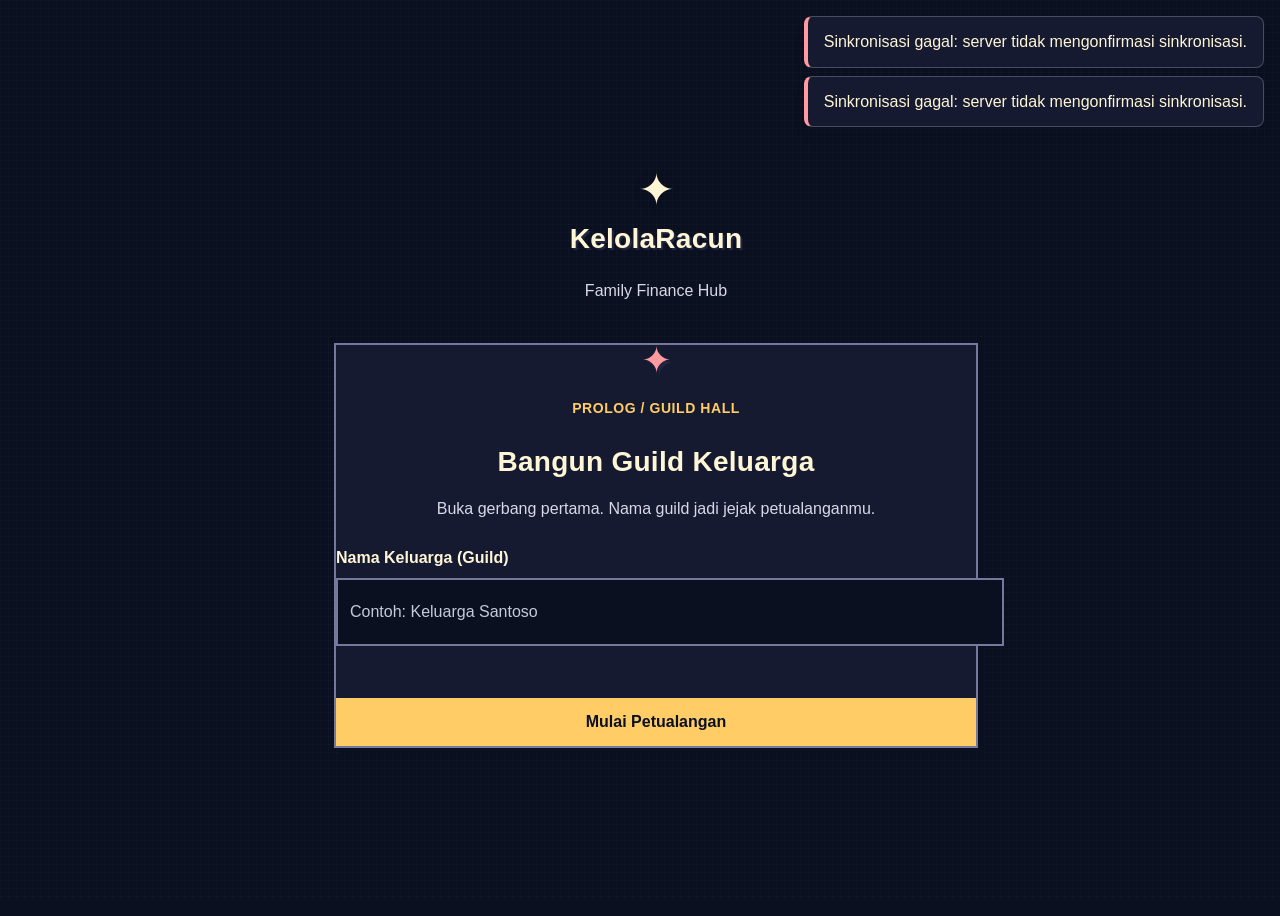
==== commit 366c37de: "feat(ui): unify dark theme, rebuild entrance/summary & modals - Single dark high-contrast theme acro" ====
--- a/screens/00-register.html
+++ b/screens/00-register.html
@@ -3,6 +3,7 @@
 <head>
   <meta charset="UTF-8">
   <meta name="viewport" content="width=device-width, initial-scale=1.0">
+  <meta name="theme-color" content="#0b1020">
   <title>Registrasi Guild — KelolaRacun</title>
   <link rel="icon" href="data:image/svg+xml,<svg xmlns='http://www.w3.org/2000/svg' viewBox='0 0 100 100'><text y='.9em' font-size='90'>🏰</text></svg>">
   <link rel="stylesheet" href="../styles/modern-theme.css">
--- a/styles/modern-theme.css
+++ b/styles/modern-theme.css
@@ -239,239 +239,6 @@
   --banner-gold: var(--color-gold-700);
 }
 
-/* ═════════════════════════════════════════════════════════════════════
-   DARK MODE — Auto via prefers-color-scheme or .dark on <html>
-   ════════════════════════════════════════════════════════════════════ */
-
-@media (prefers-color-scheme: dark) {
-  :root:not(.light) {
-    --color-gray-25: #0a0a0a;
-    --color-gray-50: #111111;
-    --color-gray-100: #1a1a1a;
-    --color-gray-200: #2a2a2a;
-    --color-gray-300: #3d3d3d;
-    --color-gray-400: #5d5d5d;
-    --color-gray-500: #737373;
-    --color-gray-600: #8c8c8c;
-    --color-gray-700: #a8a8a8;
-    --color-gray-800: #d0d0d0;
-    --color-gray-900: #e0e0e0;
-    --color-gray-950: #f5f5f5;
-
-    --color-bg-primary: #0a0a0a;
-    --color-bg-secondary: #111111;
-    --color-bg-tertiary: #1a1a1a;
-    --color-bg-hover: #2a2a2a;
-    --color-bg-active: #3d3d3d;
-
-    --color-text-primary: #fafafa;
-    --color-text-secondary: #d0d0d0;
-    --color-text-tertiary: #8c8c8c;
-    --color-text-inverse: #0a0a0a;
-    --color-text-link: #2dd4bf;
-
-    --color-border-light: #2a2a2a;
-    --color-border-medium: #3d3d3d;
-    --color-border-focus: #2dd4bf;
-
-    --color-income-25: #062a23;
-    --color-income-50: #0a3d33;
-    --color-income-100: #0d5545;
-    --color-income-200: #147a5e;
-    --color-income-300: #1d9e77;
-    --color-income-400: #2dd4bf;
-    --color-income-500: #5eead4;
-    --color-income-600: #99efd1;
-    --color-income-700: #ccf7e7;
-    --color-income-800: #e6fbf3;
-    --color-income-900: #f0fdfa;
-
-    --color-expense-25: #3d0a0f;
-    --color-expense-50: #581019;
-    --color-expense-100: #7a1424;
-    --color-expense-200: #a81a33;
-    --color-expense-300: #d12542;
-    --color-expense-400: #fb7185;
-    --color-expense-500: #fda4af;
-    --color-expense-600: #fecdd3;
-    --color-expense-700: #ffe4e6;
-    --color-expense-800: #fff1f2;
-    --color-expense-900: #fffafb;
-
-    --color-gold-25: #3d2f06;
-    --color-gold-50: #5a450a;
-    --color-gold-100: #7a5a0d;
-    --color-gold-200: #a87812;
-    --color-gold-300: #d19417;
-    --color-gold-400: #f59e0b;
-    --color-gold-500: #fbbf24;
-    --color-gold-600: #fcd34d;
-    --color-gold-700: #fde68a;
-    --color-gold-800: #fef3c7;
-    --color-gold-900: #fffbeb;
-
-    --color-purple-25: #2a0a3d;
-    --color-purple-50: #3d1058;
-    --color-purple-100: #58147a;
-    --color-purple-200: #7a1aa8;
-    --color-purple-300: #a825d1;
-    --color-purple-400: #c084fc;
-    --color-purple-500: #d8b4fe;
-    --color-purple-600: #e9d5ff;
-    --color-purple-700: #f5f0ff;
-    --color-purple-800: #faf5ff;
-    --color-purple-900: #fdfbff;
-
-    --color-blue-25: #0a1a3d;
-    --color-blue-50: #102a58;
-    --color-blue-100: #143d7a;
-    --color-blue-200: #1a5aa8;
-    --color-blue-300: #2575d1;
-    --color-blue-400: #3b82f6;
-    --color-blue-500: #60a5fa;
-    --color-blue-600: #93c5fd;
-    --color-blue-700: #bfdbfe;
-    --color-blue-800: #dbeafe;
-    --color-blue-900: #eff6ff;
-
-    --card-bg: var(--color-bg-secondary);
-    --card-border: var(--color-border-light);
-    --card-shadow: var(--shadow-sm);
-    --card-shadow-hover: var(--shadow-md);
-    --input-bg: var(--color-bg-tertiary);
-    --input-border: var(--color-border-medium);
-    --input-border-focus: var(--color-border-focus);
-    --btn-primary-bg: var(--color-income-500);
-    --btn-primary-hover: var(--color-income-400);
-    --btn-primary-active: var(--color-income-300);
-    --btn-primary-text: var(--color-text-inverse);
-    --btn-secondary-bg: var(--color-bg-tertiary);
-    --btn-secondary-hover: var(--color-bg-hover);
-    --btn-secondary-active: var(--color-bg-active);
-    --btn-secondary-text: var(--color-text-primary);
-    --btn-ghost-bg: transparent;
-    --btn-ghost-hover: var(--color-bg-tertiary);
-    --btn-ghost-active: var(--color-bg-hover);
-    --btn-ghost-text: var(--color-text-secondary);
-    --badge-bg: var(--color-bg-tertiary);
-    --badge-text: var(--color-text-secondary);
-    --nav-bg: var(--color-bg-secondary);
-    --nav-border: var(--color-border-light);
-    --nav-item-active: var(--color-income-900);
-    --nav-item-active-text: var(--color-income-300);
-    --banner-bg: linear-gradient(135deg, var(--color-income-900) 0%, var(--color-purple-900) 100%);
-    --banner-gold: var(--color-gold-400);
-  }
-}
-
-/* Manual .dark override — works regardless of OS setting. ponytail: duplicates media block above; upgrade path CSS @mixin when baseline allows. */
-html.dark {
-  color-scheme: dark;
-  --color-gray-25: #0a0a0a;
-  --color-gray-50: #111111;
-  --color-gray-100: #1a1a1a;
-  --color-gray-200: #2a2a2a;
-  --color-gray-300: #3d3d3d;
-  --color-gray-400: #5d5d5d;
-  --color-gray-500: #737373;
-  --color-gray-600: #8c8c8c;
-  --color-gray-700: #a8a8a8;
-  --color-gray-800: #d0d0d0;
-  --color-gray-900: #e0e0e0;
-  --color-gray-950: #f5f5f5;
-  --color-bg-primary: #0a0a0a;
-  --color-bg-secondary: #111111;
-  --color-bg-tertiary: #1a1a1a;
-  --color-bg-hover: #2a2a2a;
-  --color-bg-active: #3d3d3d;
-  --color-text-primary: #fafafa;
-  --color-text-secondary: #d0d0d0;
-  --color-text-tertiary: #a1a1aa;
-  --color-text-inverse: #0a0a0a;
-  --color-text-link: #2dd4bf;
-  --color-border-light: #2a2a2a;
-  --color-border-medium: #3d3d3d;
-  --color-border-focus: #2dd4bf;
-  --color-income-25: #062a23;
-  --color-income-50: #0a3d33;
-  --color-income-100: #0d5545;
-  --color-income-200: #147a5e;
-  --color-income-300: #1d9e77;
-  --color-income-400: #2dd4bf;
-  --color-income-500: #5eead4;
-  --color-income-600: #99efd1;
-  --color-income-700: #ccf7e7;
-  --color-income-800: #e6fbf3;
-  --color-income-900: #f0fdfa;
-  --color-expense-25: #3d0a0f;
-  --color-expense-50: #581019;
-  --color-expense-100: #7a1424;
-  --color-expense-200: #a81a33;
-  --color-expense-300: #d12542;
-  --color-expense-400: #fb7185;
-  --color-expense-500: #fda4af;
-  --color-expense-600: #fecdd3;
-  --color-expense-700: #ffe4e6;
-  --color-expense-800: #fff1f2;
-  --color-expense-900: #fffafb;
-  --color-gold-25: #3d2f06;
-  --color-gold-50: #5a450a;
-  --color-gold-100: #7a5a0d;
-  --color-gold-200: #a87812;
-  --color-gold-300: #d19417;
-  --color-gold-400: #f59e0b;
-  --color-gold-500: #fbbf24;
-  --color-gold-600: #fcd34d;
-  --color-gold-700: #fde68a;
-  --color-gold-800: #fef3c7;
-  --color-gold-900: #fffbeb;
-  --color-purple-25: #2a0a3d;
-  --color-purple-50: #3d1058;
-  --color-purple-100: #58147a;
-  --color-purple-200: #7a1aa8;
-  --color-purple-300: #a825d1;
-  --color-purple-400: #c084fc;
-  --color-purple-500: #d8b4fe;
-  --color-purple-600: #e9d5ff;
-  --color-purple-700: #f5f0ff;
-  --color-purple-800: #faf5ff;
-  --color-purple-900: #fdfbff;
-  --color-blue-25: #0a1a3d;
-  --color-blue-50: #102a58;
-  --color-blue-100: #143d7a;
-  --color-blue-200: #1a5aa8;
-  --color-blue-300: #2575d1;
-  --color-blue-400: #3b82f6;
-  --color-blue-500: #60a5fa;
-  --color-blue-600: #93c5fd;
-  --color-blue-700: #bfdbfe;
-  --color-blue-800: #dbeafe;
-  --color-blue-900: #eff6ff;
-  --card-bg: var(--color-bg-secondary);
-  --card-border: var(--color-border-light);
-  --btn-primary-bg: var(--color-income-500);
-  --btn-primary-hover: var(--color-income-400);
-  --btn-primary-active: var(--color-income-300);
-  --btn-primary-text: var(--color-text-inverse);
-  --btn-secondary-bg: var(--color-bg-tertiary);
-  --btn-secondary-hover: var(--color-bg-hover);
-  --btn-secondary-active: var(--color-bg-active);
-  --btn-secondary-text: var(--color-text-primary);
-  --btn-ghost-bg: transparent;
-  --btn-ghost-hover: var(--color-bg-tertiary);
-  --btn-ghost-active: var(--color-bg-hover);
-  --btn-ghost-text: var(--color-text-secondary);
-  --badge-bg: var(--color-bg-tertiary);
-  --badge-text: var(--color-text-secondary);
-  --nav-bg: var(--color-bg-secondary);
-  --nav-border: var(--color-border-light);
-  --nav-item-active: var(--color-income-900);
-  --nav-item-active-text: var(--color-income-300);
-  --banner-bg: linear-gradient(135deg, var(--color-income-900) 0%, var(--color-purple-900) 100%);
-  --banner-gold: var(--color-gold-400);
-}
-
-/* ═════════════════════════════════════════════════════════════════════
    Global Resets & Base Styles
    ════════════════════════════════════════════════════════════════════ */
 
@@ -614,3 +381,87 @@
 .animate-spin { animation: spin 1s linear infinite; }
 .animate-shimmer { animation: shimmer 2s infinite linear; background: linear-gradient(90deg, var(--color-bg-tertiary) 25%, var(--color-bg-hover) 50%, var(--color-bg-tertiary) 75%); background-size: 200% 100%; }
 
+/* Dark high-contrast theme. Legacy token names stay available for existing components. */
+:root {
+  color-scheme: dark;
+  --color-bg-primary: #0b1020;
+  --color-bg-secondary: #151a31;
+  --color-bg-tertiary: #202642;
+  --color-bg-hover: #293154;
+  --color-bg-active: #343d68;
+  --color-text-primary: #fff6d5;
+  --color-text-secondary: #d9d8e8;
+  --color-text-tertiary: #c6c9db;
+  --color-text-inverse: #0b1020;
+  --color-text-link: #65d9ff;
+  --color-border-light: rgba(255,255,255,.22);
+  --color-border-medium: #737a9d;
+  --color-border-focus: #ffcc66;
+  --color-income-500: #5eead4;
+  --color-income-600: #5eead4;
+  --color-income-700: #99f6e4;
+  --color-expense-500: #ff9b9f;
+  --color-expense-600: #ff9b9f;
+  --color-expense-700: #ffc4c7;
+  --color-gold-500: #ffcc66;
+  --color-gold-600: #ffcc66;
+  --color-gold-700: #ffe5a3;
+  --color-blue-500: #65d9ff;
+  --color-blue-600: #65d9ff;
+  --color-blue-700: #a6eaff;
+  --chart-grid: rgba(255,255,255,.14);
+  --color-success: var(--color-income-500);
+  --color-success-bg: rgba(94,234,212,.14);
+  --color-success-border: var(--color-income-500);
+  --color-success-text: var(--color-income-700);
+  --color-warning: var(--color-gold-500);
+  --color-warning-bg: rgba(255,204,102,.14);
+  --color-warning-border: var(--color-gold-500);
+  --color-warning-text: var(--color-gold-700);
+  --color-info: var(--color-blue-500);
+  --color-info-bg: rgba(101,217,255,.14);
+  --color-info-border: var(--color-blue-500);
+  --color-info-text: var(--color-blue-700);
+  --color-danger: var(--color-expense-500);
+  --color-danger-bg: rgba(255,155,159,.14);
+  --color-danger-border: var(--color-expense-500);
+  --color-danger-text: var(--color-expense-700);
+  --card-bg: var(--color-bg-secondary);
+  --card-border: var(--color-border-light);
+  --card-shadow: 0 6px 20px rgba(0,0,0,.28);
+  --card-shadow-hover: 0 10px 28px rgba(0,0,0,.38);
+  --input-bg: var(--color-bg-primary);
+  --input-border: var(--color-border-medium);
+  --input-border-focus: var(--color-border-focus);
+  --input-placeholder: var(--color-text-tertiary);
+  --btn-primary-bg: var(--color-gold-500);
+  --btn-primary-hover: var(--color-gold-700);
+  --btn-primary-active: var(--color-gold-600);
+  --btn-primary-text: var(--color-text-inverse);
+  --btn-secondary-bg: var(--color-bg-tertiary);
+  --btn-secondary-hover: var(--color-bg-hover);
+  --btn-secondary-active: var(--color-bg-active);
+  --btn-secondary-text: var(--color-text-primary);
+  --btn-secondary-border: var(--color-border-medium);
+  --btn-ghost-bg: transparent;
+  --btn-ghost-hover: var(--color-bg-tertiary);
+  --btn-ghost-active: var(--color-bg-hover);
+  --btn-ghost-text: var(--color-text-secondary);
+  --btn-danger-bg: var(--color-danger);
+  --btn-danger-hover: var(--color-expense-700);
+  --btn-danger-active: var(--color-expense-600);
+  --btn-danger-text: var(--color-text-inverse);
+  --badge-bg: var(--color-bg-tertiary);
+  --badge-text: var(--color-text-primary);
+  --badge-border: var(--color-border-light);
+  --nav-bg: var(--color-bg-secondary);
+  --nav-border: var(--color-border-light);
+  --nav-item-active: var(--color-bg-tertiary);
+  --nav-item-active-text: var(--color-gold-500);
+  --nav-item-inactive: var(--color-text-tertiary);
+  --banner-bg: linear-gradient(135deg, #151a31 0%, #202642 100%);
+  --banner-border: var(--color-gold-500);
+  --banner-text: var(--color-text-primary);
+  --banner-gold: var(--color-gold-500);
+}
+
--- a/styles/components.css
+++ b/styles/components.css
@@ -9,7 +9,7 @@
 .card--inset { padding: var(--space-8); }
 
 /* ── Buttons ─────────────────────────────────────────────────────────── */
-.btn { font-family: var(--font-heading); font-size: var(--text-sm); font-weight: var(--weight-semibold); line-height: 1.5; display: inline-flex; align-items: center; gap: var(--space-1); padding: var(--space-2) var(--space-4); border-radius: var(--radius-pill); cursor: pointer; transition: all var(--transition-fast); white-space: nowrap; }
+.btn { font-family: var(--font-heading); font-size: var(--text-sm); font-weight: var(--weight-semibold); line-height: 1.5; display: inline-flex; align-items: center; gap: var(--space-1); padding: var(--space-2) var(--space-4); border-radius: var(--radius-pill); cursor: pointer; transition: background-color var(--transition-fast), color var(--transition-fast), border-color var(--transition-fast), box-shadow var(--transition-fast), transform var(--transition-fast); white-space: nowrap; }
 .btn--primary { background: var(--btn-primary-bg); color: var(--btn-primary-text); }
 .btn--primary:hover { background: var(--btn-primary-hover); }
 .btn--primary:active { background: var(--btn-primary-active); }
@@ -25,17 +25,19 @@
 
 /* ── Inputs & Selects ──────────────────────────────────────────────── */
 .input { width: 100%; padding: var(--space-2) var(--space-3); font-family: var(--font-body); font-size: var(--text-sm); border: 1px solid var(--input-border); border-radius: var(--radius-md); background: var(--input-bg); color: var(--color-text-primary); transition: border-color var(--transition-fast), box-shadow var(--transition-fast); }
-.input:focus { outline: none; border-color: var(--input-border-focus); box-shadow: 0 0 0 3px var(--color-bg-tertiary); }
+.input:focus { border-color: var(--input-border-focus); box-shadow: 0 0 0 3px var(--color-bg-tertiary); }
+.input:focus-visible { outline: 3px solid var(--color-border-focus); outline-offset: 2px; }
 .select { appearance: none; background-image: url("data:image/svg+xml,%3Csvg xmlns='http://www.w3.org/2000/svg' width='16' height='16' viewBox='0 0 24 24' fill='none' stroke='%23737373' stroke-width='2' stroke-linecap='round'%3E%3Cpolyline points='6 9 12 15 18 9'%3E%3C/polyline%3E%3C/svg%3E"); background-repeat: no-repeat; background-position: right 0.75rem center; padding-right: 2.5rem; }
-.select:focus { border-color: var(--color-border-focus); outline: none; }
+.select:focus { border-color: var(--color-border-focus); }
+.select:focus-visible { outline: 3px solid var(--color-border-focus); outline-offset: 2px; }
 
 /* ── Badge ──────────────────────────────────────────────────────────── */
 .badge { display: inline-flex; align-items: center; padding: var(--space-1) var(--space-2); font-size: var(--text-xs); font-weight: var(--weight-medium); border-radius: var(--radius-pill); border: 1px solid var(--badge-border); background: var(--badge-bg); color: var(--badge-text); }
-.badge--gold { background: var(--color-gold-50); color: var(--color-gold-700); border-color: var(--color-gold-200); }
-.badge--danger { background: var(--color-expense-50); color: var(--color-expense-700); border-color: var(--color-expense-200); }
-.badge--success { background: var(--color-income-50); color: var(--color-income-700); border-color: var(--color-income-200); }
-.badge--info { background: var(--color-blue-50); color: var(--color-blue-700); border-color: var(--color-blue-200); }
-.badge--warning { background: var(--color-gold-50); color: var(--color-gold-700); border-color: var(--color-gold-200); }
+.badge--gold { background: var(--color-warning-bg); color: var(--color-warning-text); border-color: var(--color-warning-border); }
+.badge--danger { background: var(--color-danger-bg); color: var(--color-danger-text); border-color: var(--color-danger-border); }
+.badge--success { background: var(--color-success-bg); color: var(--color-success-text); border-color: var(--color-success-border); }
+.badge--info { background: var(--color-info-bg); color: var(--color-info-text); border-color: var(--color-info-border); }
+.badge--warning { background: var(--color-warning-bg); color: var(--color-warning-text); border-color: var(--color-warning-border); }
 
 /* ── Modal ───────────────────────────────────────────────────────────── */
 .modal {
@@ -45,43 +47,67 @@
   display: none;
   align-items: center;
   justify-content: center;
-  padding: var(--space-4);
-  background: rgba(0, 0, 0, 0.5);
+  padding: 16px;
+  background: rgba(0, 0, 0, 0.7);
   backdrop-filter: blur(2px);
+  font-family: var(--font-body);
+  color: var(--color-text-primary);
   animation: fade-in var(--transition-base) ease-out;
 }
-.modal--open {
+.modal--open { display: flex; }
+.modal__content {
+  position: relative;
   display: flex;
-}
-.modal__content {
+  flex-direction: column;
   background: var(--card-bg);
+  border: 1px solid var(--color-border-medium);
   border-radius: var(--radius-lg);
-  max-width: 480px;
+  max-width: 520px;
   width: 100%;
   max-height: 90vh;
-  overflow-y: auto;
+  max-height: 90dvh;
+  overflow: hidden;
   box-shadow: var(--shadow-xl);
   animation: slide-up var(--transition-base) ease-out;
 }
 .modal__header {
+  position: sticky;
+  top: 0;
+  z-index: 2;
+  flex-shrink: 0;
   display: flex;
   align-items: center;
   justify-content: space-between;
-  padding: var(--space-4) var(--space-6);
+  gap: 8px;
+  padding: 16px 24px;
+  background: var(--card-bg);
   border-bottom: 1px solid var(--color-border-light);
 }
 .modal__title {
+  margin: 0;
   font-family: var(--font-heading);
-  font-weight: var(--weight-semibold);
-  font-size: var(--text-lg);
+  font-weight: 700;
+  font-size: 20px;
+  line-height: 1.4;
+  color: var(--color-text-primary);
+}
+.modal__emoji {
+  display: inline-block;
+  margin-inline-end: 4px;
+  font-size: 1.15em;
+  line-height: 1;
+  vertical-align: middle;
 }
 .modal__close {
   background: none;
   border: none;
-  font-size: var(--text-xl);
+  font-family: var(--font-body);
+  font-size: 22px;
   cursor: pointer;
-  color: var(--color-text-tertiary);
-  padding: var(--space-1);
+  color: var(--color-text-secondary);
+  min-width: 44px;
+  min-height: 44px;
+  padding: 8px;
   border-radius: var(--radius-sm);
 }
 .modal__close:hover {
@@ -89,63 +115,129 @@
   color: var(--color-text-primary);
 }
 .modal__body {
-  padding: var(--space-6);
-}
+  min-height: 0;
+  overflow-y: auto;
+  overscroll-behavior: contain;
+  scrollbar-gutter: stable;
+  padding: 24px 24px 0;
+  scroll-padding-block: 16px 96px;
+  font-family: var(--font-body);
+  font-size: 16px;
+  line-height: 1.5;
+}
+.modal__body::after { content: ''; display: block; height: 24px; }
+.modal__body:has(> .modal__footer)::after { display: none; }
 .modal__footer {
+  position: sticky;
+  bottom: 0;
+  z-index: 1;
   display: flex;
-  gap: var(--space-3);
+  flex-wrap: wrap;
+  align-items: center;
+  gap: 8px;
   justify-content: flex-end;
-  padding: var(--space-4) var(--space-6);
+  margin: 16px -24px 0;
+  padding: 16px 24px;
+  background: var(--card-bg);
   border-top: 1px solid var(--color-border-light);
 }
-.modal__form-group {
-  margin-bottom: var(--space-4);
-}
+.modal__content > .modal__footer { flex-shrink: 0; margin: 0; }
+.modal__footer > .modal__close { margin-inline-end: auto; }
+.modal .settings-tab { min-height: 44px; }
+.modal .btn {
+  min-height: 44px;
+  justify-content: center;
+  font-family: var(--font-heading);
+  font-size: 15px;
+  font-weight: 600;
+  line-height: 1.5;
+  white-space: normal;
+}
+.modal .btn--ghost,
+.modal .btn--secondary { color: var(--color-text-primary); }
+.modal .btn--primary { color: var(--btn-primary-text); }
+.modal__close:focus-visible,
+.modal .btn:focus-visible {
+  outline: 3px solid var(--color-border-focus);
+  outline-offset: 2px;
+}
+.modal__form-group { margin-bottom: 8px; min-width: 0; }
 .modal__label {
   display: block;
-  font-size: var(--text-sm);
-  font-weight: var(--weight-medium);
-  margin-bottom: var(--space-2);
+  font-family: var(--font-body);
+  font-size: 15px;
+  font-weight: 600;
+  line-height: 1.5;
+  margin-bottom: 8px;
   color: var(--color-text-secondary);
 }
-.modal__input {
+.modal__input,
+.modal__select {
   width: 100%;
-  padding: var(--space-2) var(--space-3);
+  min-width: 0;
+  min-height: 44px;
+  padding: 10px 12px;
   border: 1px solid var(--input-border);
   border-radius: var(--radius-md);
   background: var(--input-bg);
   color: var(--color-text-primary);
   font-family: var(--font-body);
-  font-size: var(--text-base);
+  font-size: 16px;
+  line-height: 1.5;
   transition: border-color var(--transition-fast), box-shadow var(--transition-fast);
 }
-.modal__input:focus {
-  outline: none;
-  border-color: var(--input-border-focus);
-  box-shadow: 0 0 0 3px var(--color-bg-tertiary);
-}
+.modal__input::placeholder { color: var(--color-text-tertiary); opacity: 1; }
 .modal__select {
-  width: 100%;
-  padding: var(--space-2) var(--space-3);
-  border: 1px solid var(--input-border);
-  border-radius: var(--radius-md);
-  background: var(--input-bg);
-  color: var(--color-text-primary);
-  font-family: var(--font-body);
-  font-size: var(--text-base);
   cursor: pointer;
   appearance: none;
-  background-image: url("data:image/svg+xml,%3Csvg xmlns='http://www.w3.org/2000/svg' width='16' height='16' viewBox='0 0 24 24' fill='none' stroke='%23737373' stroke-width='2' stroke-linecap='round'%3E%3Cpolyline points='6 9 12 15 18 9'%3E%3C/polyline%3E%3C/svg%3E");
+  background-image: url("data:image/svg+xml,%3Csvg xmlns='http://www.w3.org/2000/svg' width='16' height='16' viewBox='0 0 24 24' fill='none' stroke='%23d9d8e8' stroke-width='2' stroke-linecap='round'%3E%3Cpolyline points='6 9 12 15 18 9'%3E%3C/polyline%3E%3C/svg%3E");
   background-repeat: no-repeat;
   background-position: right 0.75rem center;
   padding-right: 2.5rem;
 }
 .modal__input:focus-visible,
 .modal__select:focus-visible {
-  outline: none;
+  outline: 3px solid var(--color-border-focus);
+  outline-offset: 2px;
   border-color: var(--input-border-focus);
-  box-shadow: 0 0 0 3px var(--color-bg-tertiary);
-}
+}
+.modal__hint {
+  margin: 8px 0 0;
+  font-family: var(--font-body);
+  font-size: 15px;
+  font-weight: 600;
+  line-height: 1.5;
+  color: var(--color-text-secondary);
+  overflow-wrap: anywhere;
+}
+.modal__error {
+  margin: 8px 0 0;
+  font-family: var(--font-body);
+  font-size: 14px;
+  font-weight: 600;
+  line-height: 1.5;
+  color: var(--color-danger-text);
+  overflow-wrap: anywhere;
+}
+.modal__error:empty { display: none; }
+.modal__body .text-xs,
+.modal__body .text-sm {
+  font-family: var(--font-body);
+  font-size: 14px;
+  line-height: 1.5;
+}
+.modal__body .modal__hint { font-size: 15px; }
+.modal__body .text-tertiary { color: var(--color-text-secondary); }
+.modal__body .modal-grid { grid-template-columns: minmax(0, 1fr); }
+.modal__body .modal-grid > .modal__footer { margin-top: 8px; }
+.modal__body .modal-grid > .btn[type="submit"] { position: sticky; bottom: 16px; z-index: 1; }
+.modal__body label.btn { align-items: center; }
+
+.modal#catModal #catForm { gap: 16px; align-items: stretch; }
+.modal#catModal .modal__form-group { margin-bottom: 0; }
+.modal#catModal .modal__hint { margin-top: 6px; font-size: 14px; }
+.modal#catModal .modal__footer { margin-top: 0; }
+.modal#catModal #catListTitle { margin: 24px 0 12px; }
 
 /* ── Progress Ring ──────────────────────────────────────────────────── */
 .progress { width: 80px; height: 80px; position: relative; }
@@ -200,14 +292,14 @@
 .empty-state { text-align: center; padding: var(--space-8) var(--space-4); color: var(--color-text-secondary); }
 .empty-state__icon { font-size: 2.5rem; margin-bottom: var(--space-2); }
 .pouch-card { border: 1px solid var(--color-border-light); cursor: pointer; }
-.pouch-card--active { border-color: var(--color-income-500); background: var(--color-income-25); }
+.pouch-card--active { border-color: var(--color-income-500); background: var(--color-bg-tertiary); color: var(--color-text-primary); }
 .bill-due--soon { color: var(--color-gold-600); }
 .btn--xs { padding: 2px 8px; font-size: 10px; min-height: 32px; }
-.ach-card--locked { opacity: 0.5; background: var(--color-bg-tertiary); }
-.ach-card--unlocked { border-color: var(--color-gold-300); background: var(--color-gold-25); }
+.ach-card--locked { opacity: 0.75; color: var(--color-text-primary); background: var(--color-bg-tertiary); }
+.ach-card--unlocked { border-color: var(--color-gold-500); background: var(--color-bg-tertiary); color: var(--color-text-primary); }
 .ach-badge { margin-top: 6px; }
 .home-shell { padding-top: var(--space-6); padding-bottom: var(--space-8); max-width: 720px; }
-.home-hero { background: linear-gradient(135deg, #ecfdf5 0%, #fffbeb 100%); border-color: var(--color-gold-200); }
+.home-hero { background: var(--banner-bg); border-color: var(--color-gold-200); }
 html.dark .home-hero { background: linear-gradient(135deg, var(--color-income-900) 0%, var(--color-purple-900) 100%); }
 .home-gold { font-family: var(--font-mono); font-size: var(--text-3xl); color: var(--banner-gold); margin: var(--space-2) 0; }
 .home-chips { display: flex; gap: var(--space-2); flex-wrap: wrap; margin-top: var(--space-3); }
@@ -228,9 +320,6 @@
 /* ── Touch targets + header wrap (mobile first) ─────────────────────── */
 .btn { min-height: 44px; justify-content: center; }
 .input, .modal__input, .modal__select { min-height: 44px; }
-.otp-row { display: flex; gap: 8px; justify-content: center; }
-.otp-box { width: 44px; height: 52px; text-align: center; font-size: var(--text-xl); }
-@media (min-width: 640px) { .otp-box { width: 48px; height: 56px; } }
 
 /* ── Modal form grids stack on small screens ────────────────────────── */
 #catForm, #memberForm { grid-template-columns: 1fr !important; }
@@ -266,7 +355,7 @@
 }
 
 /* ── Hall header pills / avatar / bars ───────────────────────────────── */
-.avatar { width: 44px; height: 44px; border-radius: var(--radius-full); background: var(--color-gold-500); color: #fff; display: flex; align-items: center; justify-content: center; font-weight: 800; font-family: var(--font-heading); box-shadow: var(--shadow-sm); flex-shrink: 0; }
+.avatar { width: 44px; height: 44px; border-radius: var(--radius-full); background: var(--color-gold-500); color: var(--color-text-inverse); display: flex; align-items: center; justify-content: center; font-weight: 800; font-family: var(--font-heading); box-shadow: var(--shadow-sm); flex-shrink: 0; }
 .pill { background: var(--color-bg-secondary); border-radius: var(--radius-pill); padding-left: var(--space-3); padding-right: var(--space-3); }
 .theme-toggle { width: 44px; height: 44px; padding: 0; display: flex; align-items: center; justify-content: center; border-radius: var(--radius-full); }
 .hall-shell { padding-top: var(--space-6); padding-bottom: var(--space-8); max-width: 720px; }
@@ -303,14 +392,9 @@
 .auth-brand-title { font-family: var(--font-heading); font-size: var(--text-2xl); font-weight: var(--weight-bold); color: var(--color-text-primary); margin: 0 0 var(--space-1); letter-spacing: -0.02em; }
 .auth-card { width: 100%; max-width: 440px; box-shadow: var(--shadow-xl, 0 20px 25px -5px rgba(0,0,0,0.1), 0 8px 10px -6px rgba(0,0,0,0.1)); border: 1px solid var(--card-border); }
 .member-grid { grid-template-columns: repeat(auto-fill, minmax(80px, 1fr)); gap: var(--space-3); margin-bottom: var(--space-6); }
-.pin-wrap { position: relative; }
-.pin-input { padding-right: 44px; }
-.pin-toggle { position: absolute; right: 4px; top: 50%; transform: translateY(-50%); padding: 4px 8px; min-height: 44px; }
-.field-error { color: var(--color-expense-500, #e11d48); font-size: 12px; margin-top: 4px; min-height: 16px; }
+.field-error { color: var(--color-expense-500); font-size: 12px; margin-top: 4px; min-height: 16px; }
 .field-error--center { text-align: center; }
 .stepper { font-size: 12px; color: var(--color-text-tertiary); margin-bottom: var(--space-4); text-align: center; }
-.lockout-overlay { position: fixed; inset: 0; background: rgba(0,0,0,0.6); z-index: 1000; display: none; align-items: center; justify-content: center; flex-direction: column; color: #fff; text-align: center; }
-.lockout-overlay.is-active { display: flex; }
 
 /* ── Inner pages ──────────────────────────────────────────────────────── */
 .page-shell { padding-top: var(--space-6); padding-bottom: var(--space-6); max-width: 800px; }
@@ -340,11 +424,12 @@
 .stepper__dot { width: 28px; height: 28px; flex-shrink: 0; border-radius: var(--radius-full); background: var(--color-bg-tertiary); display: flex; align-items: center; justify-content: center; font-weight: var(--weight-bold); font-size: var(--text-sm); }
 .stepper__label { font-weight: var(--weight-semibold); }
 .stepper__item--active { border-color: var(--color-income-500); color: var(--color-text-primary); }
-.stepper__item--active .stepper__dot { background: var(--color-income-500); color: #fff; }
+.stepper__item--active .stepper__dot { background: var(--color-income-500); color: var(--color-text-inverse); }
 .stepper__item--done .stepper__dot { background: var(--color-income-100); color: var(--color-income-700); }
 .step-pane.is-hidden { display: none; }
 .dropzone { border: 2px dashed var(--color-border-medium); border-radius: var(--radius-lg); padding: var(--space-8) var(--space-4); text-align: center; cursor: pointer; transition: border-color var(--transition-fast), background var(--transition-fast); }
-.dropzone:hover, .dropzone:focus-visible { border-color: var(--color-income-500); outline: none; }
+.dropzone:hover { border-color: var(--color-income-500); }
+.dropzone:focus-visible { border-color: var(--color-income-500); outline: 3px solid var(--color-border-focus); outline-offset: 2px; }
 .dropzone--over { border-color: var(--color-income-500); background: var(--color-income-50); }
 .dropzone__icon { font-size: 3rem; margin-bottom: var(--space-2); }
 .import-help { padding-left: 1.25rem; display: flex; flex-direction: column; gap: var(--space-1); }
@@ -364,12 +449,12 @@
 .reconcile-search { flex: 1; }
 .chip-row { display: flex; gap: var(--space-1); flex-wrap: wrap; }
 .chip { min-height: 44px; padding: var(--space-2) var(--space-3); border-radius: var(--radius-pill); border: 1px solid var(--color-border-medium); background: var(--card-bg); font-size: var(--text-sm); font-weight: var(--weight-semibold); color: var(--color-text-secondary); }
-.chip--active { background: var(--color-income-500); border-color: var(--color-income-500); color: #fff; }
+.chip--active { background: var(--color-income-500); border-color: var(--color-income-500); color: var(--color-text-inverse); }
 .reconcile-list { list-style: none; margin: 0 0 var(--space-4); padding: 0; display: flex; flex-direction: column; gap: var(--space-2); }
 .reconcile-card { background: var(--card-bg); border: 1px solid var(--card-border); border-radius: var(--radius-md); border-left-width: 4px; overflow: hidden; }
 .reconcile-card--income { border-left-color: var(--color-income-500); }
 .reconcile-card--expense { border-left-color: var(--color-expense-500); }
-.reconcile-card--dup { opacity: 0.7; }
+.reconcile-card--dup { opacity: 0.8; color: var(--color-text-primary); }
 .reconcile-card__main { width: 100%; display: flex; align-items: center; gap: var(--space-3); padding: var(--space-3); text-align: left; min-height: 64px; }
 .reconcile-check { width: 44px; height: 44px; flex-shrink: 0; accent-color: var(--color-income-500); }
 .reconcile-card__body { flex: 1; min-width: 0; }
@@ -402,5 +487,47 @@
 .settings-row { display: flex; flex-direction: column; gap: var(--space-2); margin-bottom: var(--space-4); }
 @media (min-width: 640px) { .settings-row { flex-direction: row; align-items: flex-end; gap: var(--space-3); } .settings-row .modal__form-group { flex: 1; margin-bottom: 0; } }
 .settings-note { font-size: var(--text-xs); color: var(--color-text-tertiary); margin-top: var(--space-1); }
-.member-row--inactive { opacity: 0.55; }
+.member-row--inactive { opacity: 0.8; color: var(--color-text-secondary); }
 .btn--sm-text { font-size: 12px; }
+
+/* Guild entrance: readable pixel JRPG */
+html.guild-entrance { color-scheme: dark; background: var(--color-bg-primary); }
+.guild-entrance .auth-shell { background: var(--color-bg-primary); color: var(--color-text-primary); font-family: var(--font-body); font-size: 1rem; line-height: 1.6; }
+.guild-entrance .auth-shell::before { content: ""; position: fixed; inset: 0; pointer-events: none; background-image: linear-gradient(rgba(255,255,255,.02) 1px, transparent 1px), linear-gradient(90deg, rgba(255,255,255,.02) 1px, transparent 1px); background-size: 8px 8px; }
+.guild-entrance .auth-center { padding: 3rem 1rem; position: relative; }
+.guild-entrance .auth-brand-title, .guild-entrance h2 { color: var(--color-text-primary); font-family: var(--font-heading); font-size: clamp(1.5rem, 4vw, 1.75rem); font-weight: 700; line-height: 1.35; letter-spacing: .01em; }
+.guild-entrance .auth-brand-title { text-shadow: 2px 2px 0 var(--color-bg-tertiary); }
+.guild-entrance .text-tertiary { color: var(--color-text-secondary); font-size: 1rem; line-height: 1.6; }
+.guild-entrance .auth-card { width: 100%; max-width: 640px; min-width: 0; background: var(--color-bg-secondary); border: 2px solid var(--color-border-medium); border-radius: 0; box-shadow: 6px 6px 0 var(--color-bg-primary); }
+.guild-entrance .eyebrow { color: var(--color-gold-500); font: 700 .875rem/1.5 var(--font-heading); letter-spacing: .04em; }
+.guild-entrance .gate-mark { font: 2.3rem/1 var(--font-mono); margin-bottom: 1rem; }
+.guild-entrance .gate-mark--warm { color: var(--color-expense-500); text-shadow: 3px 3px 0 var(--color-bg-tertiary); }
+.guild-entrance .gate-mark--cool { color: var(--color-blue-500); text-shadow: 3px 3px 0 var(--color-bg-tertiary); }
+.guild-entrance label { color: var(--color-text-primary); font-size: 1rem; font-weight: 700; line-height: 1.5; }
+.guild-entrance .input { background: var(--input-bg); border: 2px solid var(--input-border); border-radius: 0; color: var(--color-text-primary); min-height: 48px; font: 500 1rem/1.5 var(--font-body); }
+.guild-entrance .input::placeholder { color: var(--color-text-tertiary); opacity: 1; }
+.guild-entrance .input:focus { background: var(--color-bg-primary); border-color: var(--color-border-focus); outline: 3px solid var(--color-text-primary); outline-offset: 3px; }
+.guild-entrance .btn--primary { background: var(--btn-primary-bg); color: var(--btn-primary-text); border-radius: 0; min-height: 48px; font: 700 1rem/1.5 var(--font-heading); white-space: normal; }
+.guild-entrance .btn--primary:hover, .guild-entrance .btn--primary:focus-visible, .guild-entrance .btn--primary:active { background: var(--btn-primary-hover); color: var(--btn-primary-text); }
+.guild-entrance .btn--primary:focus-visible { outline: 3px solid var(--color-text-primary); outline-offset: 3px; }
+.guild-entrance .btn--primary:disabled { opacity: 1; background: var(--color-text-secondary); color: var(--color-text-inverse); cursor: wait; }
+.guild-entrance .member-grid { grid-template-columns: repeat(2, minmax(0, 1fr)); gap: 1rem; margin-bottom: 1rem; }
+.guild-entrance .guard-card { appearance: none; min-width: 0; min-height: 256px; padding: 1.1rem; display: flex; flex-direction: column; align-items: center; text-align: center; gap: .5rem; cursor: pointer; border: 2px solid var(--aura); border-radius: 0; color: var(--color-text-primary); background: var(--color-bg-tertiary); transition: transform .16s ease, box-shadow .16s ease, background-color .16s ease; overflow-wrap: anywhere; }
+.guild-entrance .guard-card--warm { --aura: var(--color-expense-500); }
+.guild-entrance .guard-card--cool { --aura: var(--color-blue-500); }
+.guild-entrance .guard-card:hover, .guild-entrance .guard-card:focus-visible, .guild-entrance .guard-card:active { background: var(--color-bg-secondary); box-shadow: 0 0 0 2px var(--aura), 4px 4px 0 var(--color-bg-primary); }
+.guild-entrance .guard-card:hover { transform: translateY(-3px); }
+.guild-entrance .guard-card:focus-visible { outline: 3px solid var(--color-text-primary); outline-offset: 5px; }
+.guild-entrance .guard-card:active { transform: translateY(1px); }
+.guild-entrance .guard-crest { color: var(--aura); width: 64px; height: 64px; display: grid; place-items: center; filter: drop-shadow(3px 3px 0 var(--color-bg-primary)); }
+.guild-entrance .guard-crest svg { width: 56px; height: 56px; color: currentColor; }
+.guild-entrance .guard-name { font: 800 1.25rem/1.4 var(--font-heading); color: var(--color-text-primary); }
+.guild-entrance .guard-role, .guild-entrance .guard-greeting { color: var(--color-text-secondary); font: 700 1rem/1.5 var(--font-body); text-transform: none; letter-spacing: normal; }
+.guild-entrance .guard-greeting { min-height: 3.2em; font-weight: 500; line-height: 1.6; }
+.guild-entrance .guard-action { margin-top: auto; color: var(--color-text-primary); font: 700 1rem/1.5 var(--font-heading); }
+.guild-entrance .guard-action span { color: inherit; font-size: 1.25rem; vertical-align: -1px; }
+.guild-entrance .field-error { color: var(--color-expense-700); font-size: 1rem; font-weight: 600; line-height: 1.5; min-height: 24px; }
+.guild-entrance .toast-container { max-width: calc(100vw - 2rem); }
+.guild-entrance .toast { background: var(--color-bg-secondary); color: var(--color-text-primary); font-size: 1rem; font-weight: 500; line-height: 1.6; opacity: 1; transform: none; transition: none; overflow-wrap: anywhere; }
+@media (max-width: 430px) { .guild-entrance .auth-card { padding: 1.25rem; } .guild-entrance .member-grid { grid-template-columns: minmax(0, 1fr); } .guild-entrance .guard-card { min-height: 240px; } }
+@media (prefers-reduced-motion: reduce) { .guild-entrance .auth-shell, .guild-entrance .guard-card, .guild-entrance .btn { transition: none; } .guild-entrance .guard-card:hover, .guild-entrance .guard-card:focus-visible, .guild-entrance .guard-card:active { transform: none; } }
